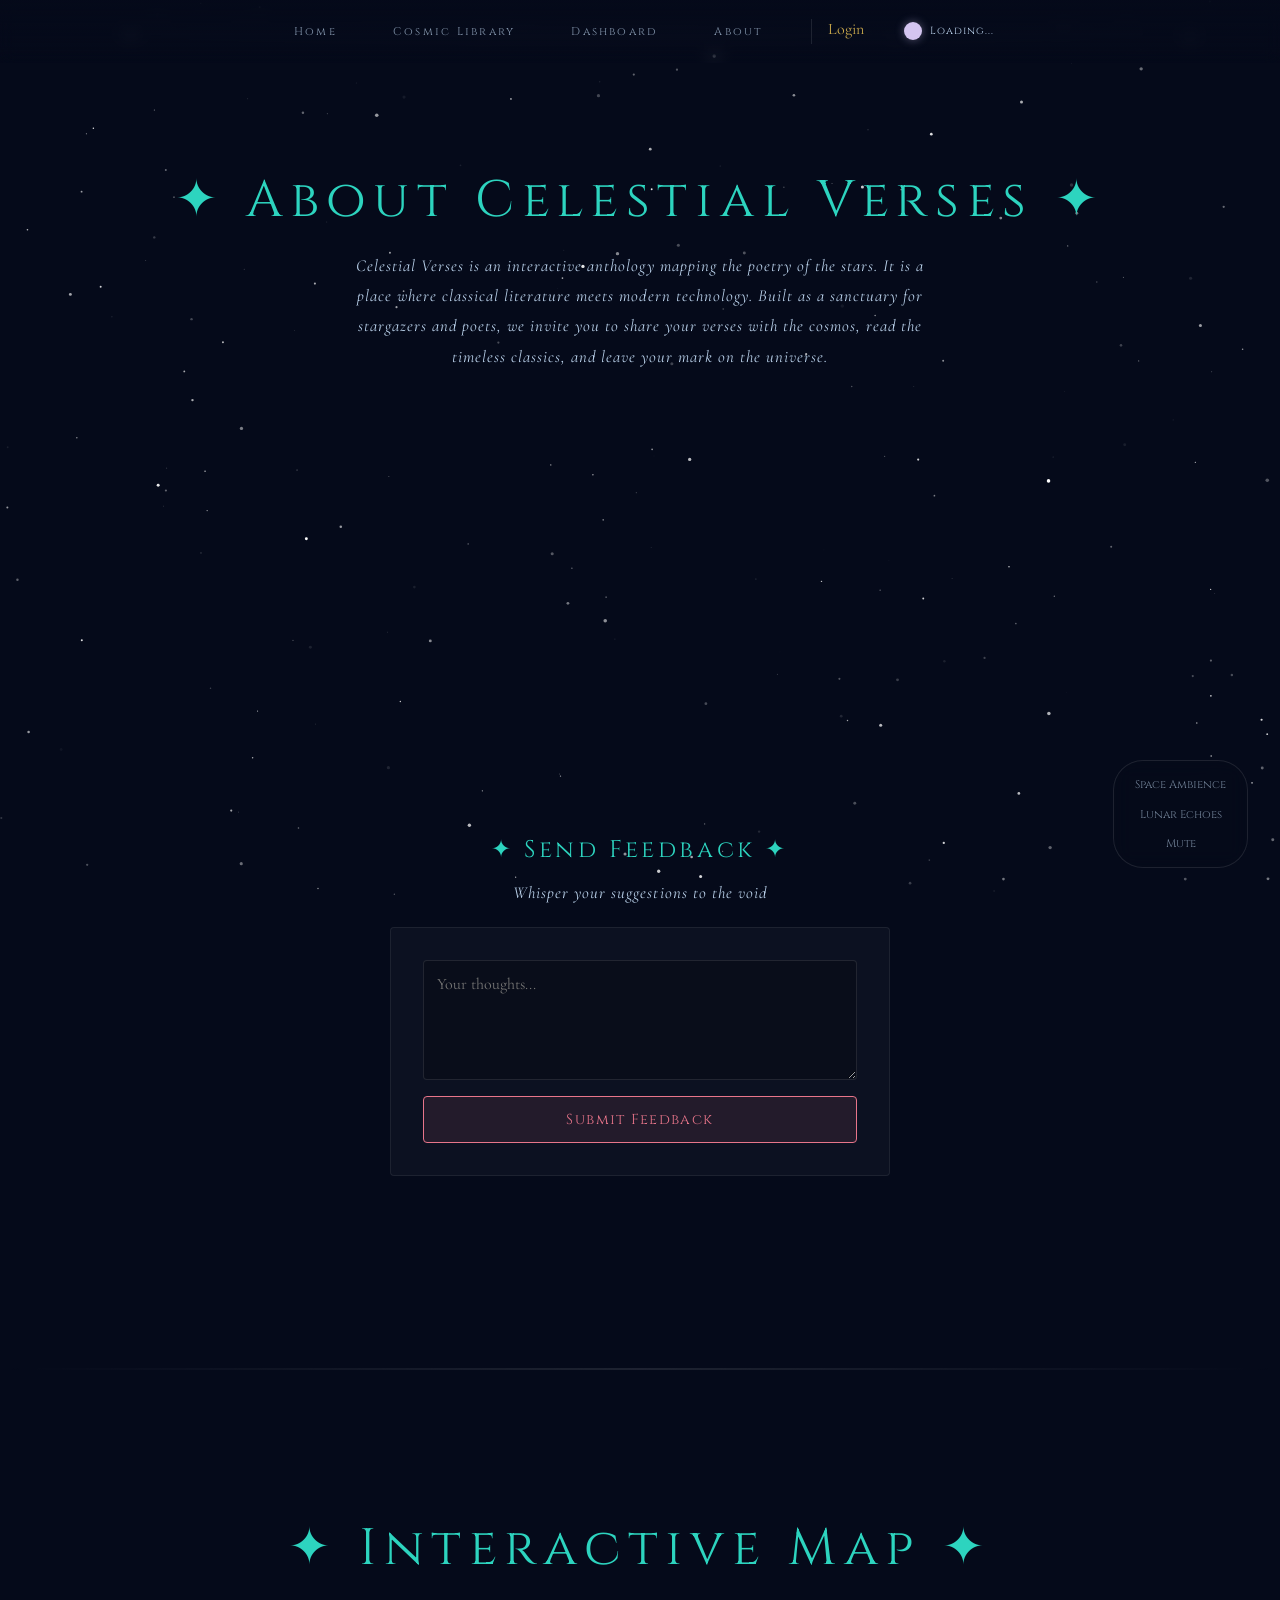
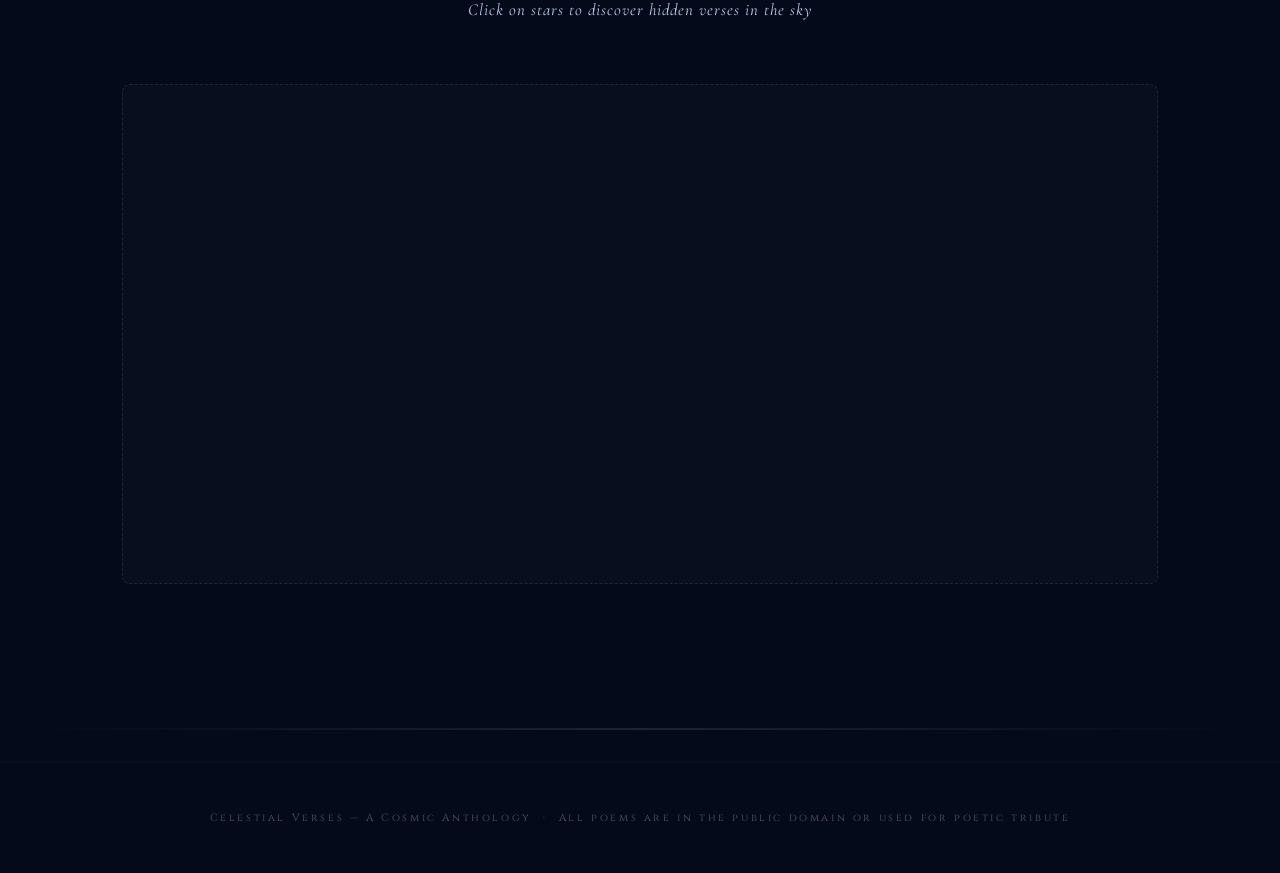
==== about.html @ 10fa4fcb "Fix CSS and JS paths for Vercel routing" ====
<!DOCTYPE html>
<html lang="en">

<head>
    <meta charset="UTF-8">
    <meta name="viewport" content="width=device-width, initial-scale=1.0">
    <title>Celestial Verses — Poems of the Cosmos</title>
    <link
        href="https://fonts.googleapis.com/css2?family=Cormorant+Garamond:ital,wght@0,300;0,400;1,300;1,400&family=Cinzel:wght@400;600&display=swap"
        rel="stylesheet">
    <link rel="stylesheet" href="/style.css">
</head>

<body>

    <canvas id="starfield"></canvas>

    
    <nav>
        <a href="/">Home</a>
        <a href="/library">Cosmic Library</a>
        <a href="/dashboard">Dashboard</a>
        <a href="/about">About</a>
        <div id="loginBtn" style="color: var(--gold); border-left: 1px solid rgba(255,255,255,0.1); padding-left: 1rem; cursor: pointer;">Login</div>
        <div class="moon-widget">
            <div class="moon-phase-icon"><div id="moonShadow" class="moon-shadow"></div></div>
            <span id="moonPhaseName">Loading...</span>
        </div>
    </nav>


    <!-- AMBIENT PLAYER -->
    <div class="ambient-player">
        <button class="audio-btn" data-src="https://www.soundhelix.com/examples/mp3/SoundHelix-Song-1.mp3">Space Ambience</button>
        <button class="audio-btn" data-src="https://www.soundhelix.com/examples/mp3/SoundHelix-Song-2.mp3">Lunar Echoes</button>
        <button class="audio-btn" id="stopAudio">Mute</button>
    </div>

    
    <div class="hero" style="display:none;">
        <div class="hero-astrolabe">
            <div class="astro-ring ring1"></div>
            <div class="astro-ring ring2"></div>
            <div class="astro-ring ring3"></div>
            <div class="astro-core"></div>
        </div>
        <div class="hero-inner">
            <div class="hero-label">A Cosmic Anthology</div>
            <h1>Celestial Verses</h1>
            <p>Poems of Seasons · Moon · Eclipse · Sun · Space</p>
            <div id="dailyQuote" class="daily-quote"></div>
        </div>
        <div class="scroll-hint">
            <span>Discover</span>
            <div class="chevron"></div>
        </div>
    </div>

    <div class="cosmos-divider"></div>

    
    <section class="space-sec" style="padding-top: 100px; text-align: center; min-height: 80vh;">
        <div class="section-title">✦ About Celestial Verses ✦</div>
        <p class="section-sub" style="max-width: 600px; margin: 0 auto; line-height: 1.8;">
            Celestial Verses is an interactive anthology mapping the poetry of the stars. 
            It is a place where classical literature meets modern technology. 
            Built as a sanctuary for stargazers and poets, we invite you to share your verses 
            with the cosmos, read the timeless classics, and leave your mark on the universe.
        </p>
    </section>
<!-- ===== FEEDBACK ===== -->
    <section id="feedback" class="space-sec" style="padding-top: 3rem;">
        <div class="feedback-form">
            <div class="section-title" style="font-size: 1.5rem;">✦ Send Feedback ✦</div>
            <p class="section-sub" style="margin-bottom: 1.5rem;">Whisper your suggestions to the void</p>
            <form id="feedbackForm" class="poem-form" style="max-width: 100%;">
                <textarea id="feedbackMsg" placeholder="Your thoughts..." required></textarea>
                <button type="submit">Submit Feedback</button>
            </form>
            <p id="feedbackConfirm" style="color: var(--teal); font-size: 0.9rem; margin-top: 1rem; display: none;">✨ Feedback sent to the stars!</p>
        </div>
    </section>

    <div class="cosmos-divider"></div>

    <!-- ===== INTERACTIVE MAP ===== -->
    <section id="constellations" class="space-sec">
        <div class="section-title">✦ Interactive Map ✦</div>
        <p class="section-sub">Click on stars to discover hidden verses in the sky</p>
        <div class="constellation-map" id="constellationMap">
            <!-- Interactive stars will be added here -->
        </div>
    </section>

    <div class="cosmos-divider"></div>

    <!-- AUTH MODAL -->
    <div id="authModal" class="auth-modal">
        <div class="auth-box">
            <h2 id="authTitle">Login to Your Space</h2>
            <form id="authForm" autocomplete="off">
                <input type="text" id="authUsername" placeholder="Username" required>
                <input type="password" id="authPassword" placeholder="Password" required>
                <div class="auth-error" id="authError"></div>
                <button type="submit" id="authSubmit">Login</button>
            </form>
            <p class="auth-toggle">
                <span id="authToggleText">New here?</span> 
                <a href="#" id="authToggleBtn">Sign Up</a>
            </p>
            <button class="auth-close" id="authClose">×</button>
        </div>
    </div>

    <footer>Celestial Verses — A Cosmic Anthology &nbsp;·&nbsp; All poems are in the public domain or used for poetic
        tribute</footer>

    <script src="/app.js"></script>
</body>

</html>
---- style.css ----
* {
            margin: 0;
            padding: 0;
            box-sizing: border-box
        }

        :root {
            --gold: #c9a84c;
            --silver: #b8cfe8;
            --rose: #e8758a;
            --deep: #050a1a;
            --pale: #f0eadc;
            --teal: #2dd4bf;
            --ember: #ff6b35;
        }

        html {
            scroll-behavior: smooth
        }

        body {
            background: var(--deep);
            color: var(--pale);
            font-family: 'Cormorant Garamond', serif;
            overflow-x: hidden;
        }

        /* AUTH MODAL */
        .auth-modal {
            position: fixed;
            top: 0; left: 0; width: 100%; height: 100%;
            background: rgba(5, 10, 26, 0.85);
            backdrop-filter: blur(5px);
            z-index: 10000;
            display: none;
            align-items: center;
            justify-content: center;
            opacity: 0;
            transition: opacity 0.3s;
        }

        .auth-modal.active {
            display: flex;
            opacity: 1;
        }

        .auth-box {
            background: rgba(255, 255, 255, 0.05);
            border: 1px solid rgba(255, 255, 255, 0.1);
            border-radius: 8px;
            padding: 2.5rem;
            width: 90%;
            max-width: 400px;
            position: relative;
            text-align: center;
            box-shadow: 0 10px 40px rgba(0, 0, 0, 0.5);
            transform: scale(0.95);
            transition: transform 0.3s;
        }

        .auth-modal.active .auth-box {
            transform: scale(1);
        }

        .auth-box h2 {
            font-family: 'Cinzel', serif;
            color: var(--gold);
            margin-bottom: 1.5rem;
            font-size: 1.5rem;
        }

        .auth-box input {
            width: 100%;
            background: rgba(0, 0, 0, 0.3);
            border: 1px solid rgba(255, 255, 255, 0.1);
            color: var(--pale);
            padding: 0.8rem;
            border-radius: 4px;
            margin-bottom: 1rem;
            font-family: 'Cormorant Garamond', serif;
            font-size: 1.1rem;
            outline: none;
        }

        .auth-box input:focus {
            border-color: var(--gold);
        }

        .auth-box button[type="submit"] {
            width: 100%;
            background: rgba(201, 168, 76, 0.1);
            color: var(--gold);
            border: 1px solid var(--gold);
            padding: 0.8rem;
            border-radius: 4px;
            font-family: 'Cinzel', serif;
            font-size: 1rem;
            cursor: pointer;
            transition: all 0.3s;
            margin-top: 0.5rem;
        }

        .auth-box button[type="submit"]:hover {
            background: var(--gold);
            color: var(--deep);
        }

        .auth-error {
            color: var(--rose);
            font-size: 0.9rem;
            margin-bottom: 1rem;
            min-height: 1.2rem;
        }

        .auth-toggle {
            margin-top: 1.5rem;
            font-size: 0.95rem;
            color: var(--silver);
        }

        .auth-toggle a {
            color: var(--gold);
            text-decoration: none;
            margin-left: 0.3rem;
            transition: opacity 0.3s;
        }

        .auth-toggle a:hover {
            opacity: 0.7;
        }

        .auth-close {
            position: absolute;
            top: 1rem; right: 1.2rem;
            background: none; border: none;
            color: var(--silver);
            font-size: 1.5rem;
            cursor: pointer;
            transition: color 0.3s;
        }
        .auth-close:hover { color: var(--gold); }

        /* ANIMATION UTILITIES */
        .fade-up {
            opacity: 0;
            transform: translateY(40px);
            transition: opacity 0.8s cubic-bezier(0.25, 1, 0.5, 1), transform 0.8s cubic-bezier(0.25, 1, 0.5, 1);
        }

        .fade-up.visible {
            opacity: 1;
            transform: translateY(0);
        }

        /* CANVAS */
        #starfield {
            position: fixed;
            top: 0;
            left: 0;
            width: 100%;
            height: 100%;
            z-index: 0;
            pointer-events: none
        }

        /* HERO */
        .hero {
            position: relative;
            z-index: 2;
            height: 100vh;
            display: flex;
            flex-direction: column;
            align-items: center;
            justify-content: center;
            perspective: 1200px;
        }

        .hero-astrolabe {
            position: absolute;
            top: 50%;
            left: 50%;
            transform: translate(-50%, -50%);
            width: 800px;
            height: 800px;
            z-index: -1;
            opacity: 0.12;
            pointer-events: none;
            display: flex;
            align-items: center;
            justify-content: center;
        }

        .astro-ring {
            position: absolute;
            border-radius: 50%;
            border: 1px solid var(--gold);
        }

        .ring1 {
            width: 100%; height: 100%;
            border-width: 1px;
            border-style: dashed;
            animation: spinRing 60s linear infinite;
        }

        .ring2 {
            width: 75%; height: 75%;
            border-width: 1px;
            animation: spinRingReverse 40s linear infinite;
        }

        .ring3 {
            width: 50%; height: 50%;
            border: none;
            border-top: 2px solid var(--teal);
            border-bottom: 2px solid var(--rose);
            animation: spinRing 25s linear infinite;
        }

        .astro-core {
            width: 15%; height: 15%;
            background: radial-gradient(circle, var(--gold), transparent);
            border-radius: 50%;
            filter: blur(20px);
            animation: pulseGlow 4s ease-in-out infinite alternate;
        }

        @keyframes spinRing { 100% { transform: rotate(360deg); } }
        @keyframes spinRingReverse { 100% { transform: rotate(-360deg); } }
        @keyframes pulseGlow { 0% { transform: scale(0.9); opacity: 0.6; } 100% { transform: scale(1.1); opacity: 1; } }

        .hero-inner {
            transform-style: preserve-3d;
            animation: heroFloat 8s ease-in-out infinite;
            text-align: center;
            padding: 0 2rem;
            position: relative;
        }

        .hero-label {
            font-family: 'Cinzel', serif;
            font-size: 0.85rem;
            letter-spacing: 0.4em;
            color: var(--teal);
            text-transform: uppercase;
            margin-bottom: 1.5rem;
            opacity: 0;
            animation: fadeIn 2s ease-out forwards;
        }

        @keyframes fadeIn {
            0% { opacity: 0; transform: translateY(10px); }
            100% { opacity: 0.8; transform: translateY(0); }
        }

        @keyframes heroFloat {

            0%,
            100% {
                transform: rotateX(2deg) translateY(0)
            }

            50% {
                transform: rotateX(-2deg) translateY(-18px)
            }
        }

        .hero h1 {
            font-family: 'Cinzel', serif;
            font-size: clamp(3.2rem, 9vw, 8rem);
            font-weight: 400;
            letter-spacing: .12em;
            line-height: 1.1;
            background: linear-gradient(135deg, var(--gold) 0%, #fff 50%, var(--gold) 100%);
            -webkit-background-clip: text;
            -webkit-text-fill-color: transparent;
            text-shadow: none;
            filter: drop-shadow(0 0 25px rgba(201, 168, 76, .6));
            margin-bottom: 1rem;
            animation: pulseTextGlow 4s ease-in-out infinite alternate;
        }

        @keyframes pulseTextGlow {
            0% { filter: drop-shadow(0 0 15px rgba(201, 168, 76, 0.4)); }
            100% { filter: drop-shadow(0 0 30px rgba(201, 168, 76, 0.8)); }
        }

        .hero p {
            margin-top: 1.4rem;
            font-size: 1.1rem;
            color: var(--silver);
            opacity: .8;
            letter-spacing: .2em;
            text-transform: uppercase;
            font-family: 'Cinzel', serif;
        }

        .daily-quote {
            margin-top: 2.5rem;
            font-style: italic;
            font-size: 1.1rem;
            color: var(--gold);
            opacity: 0.9;
            max-width: 600px;
            margin-left: auto;
            margin-right: auto;
            line-height: 1.6;
            text-shadow: 0 0 10px rgba(201, 168, 76, 0.2);
            position: relative;
        }

        .daily-quote::before, .daily-quote::after {
            content: "✦";
            position: absolute;
            font-size: 0.8rem;
            color: var(--silver);
            opacity: 0.5;
            top: 50%;
            transform: translateY(-50%);
        }

        .daily-quote::before {
            left: -20px;
        }

        .daily-quote::after {
            right: -20px;
        }

        .daily-quote-author {
            display: block;
            margin-top: 0.5rem;
            font-size: 0.85rem;
            color: var(--silver);
            letter-spacing: 0.1em;
            font-family: 'Cinzel', serif;
        }

        .scroll-hint {
            position: absolute;
            bottom: 3rem;
            left: 50%;
            transform: translateX(-50%);
            display: flex;
            flex-direction: column;
            align-items: center;
            gap: .5rem;
            opacity: .5
        }

        .scroll-hint span {
            font-family: 'Cinzel';
            font-size: .65rem;
            letter-spacing: .25em;
            color: var(--gold)
        }

        .chevron {
            width: 1px;
            height: 40px;
            background: linear-gradient(to bottom, transparent, var(--gold));
            animation: fadeDown 2s ease-in-out infinite
        }

        @keyframes fadeDown {

            0%,
            100% {
                transform: scaleY(0);
                transform-origin: top
            }

            50% {
                transform: scaleY(1);
                transform-origin: top
            }
        }

        /* NAV */
        nav {
            position: fixed;
            top: 0;
            left: 0;
            right: 0;
            z-index: 100;
            display: flex;
            justify-content: center;
            gap: 2.5rem;
            padding: 1.2rem 2rem;
            background: linear-gradient(to bottom, rgba(5, 10, 26, .95), transparent);
            backdrop-filter: blur(8px);
            transition: all 0.4s ease;
        }

        nav.scrolled {
            padding: 0.8rem 2rem;
            background: rgba(5, 10, 26, 0.98);
            box-shadow: 0 4px 20px rgba(0, 0, 0, 0.5);
        }

        nav a {
            font-family: 'Cinzel';
            font-size: .7rem;
            letter-spacing: .2em;
            color: var(--silver);
            text-decoration: none;
            opacity: .7;
            transition: opacity .3s, color .3s;
            padding: .3rem .5rem;
        }

        nav a:hover {
            opacity: 1;
            color: var(--gold)
        }

        /* SECTIONS */
        section {
            position: relative;
            z-index: 2;
            padding: 7rem 2rem;
            max-width: 1100px;
            margin: 0 auto;
        }

        .section-title {
            font-family: 'Cinzel';
            font-size: clamp(1.6rem, 4vw, 3.2rem);
            font-weight: 400;
            letter-spacing: .15em;
            text-align: center;
            margin-bottom: 1rem;
        }

        .section-sub {
            text-align: center;
            font-style: italic;
            font-size: 1.05rem;
            color: var(--silver);
            opacity: .6;
            margin-bottom: 4rem;
            letter-spacing: .06em
        }

        /* DIVIDER */
        .divider {
            display: flex;
            align-items: center;
            gap: 1.5rem;
            margin: 0 auto 4rem;
            max-width: 500px;
        }

        .divider-line {
            flex: 1;
            height: 1px;
            background: linear-gradient(to right, transparent, currentColor)
        }

        .divider-icon {
            font-size: 1.4rem;
            opacity: .8
        }

        /* POEM GRID */
        .poem-grid {
            display: grid;
            grid-template-columns: repeat(auto-fill, minmax(320px, 1fr));
            gap: 2rem
        }

        /* POEM CARD */
        .poem-card {
            position: relative;
            background: rgba(255, 255, 255, .03);
            border: 1px solid rgba(255, 255, 255, .07);
            border-radius: 4px;
            padding: 2.5rem 2rem;
            overflow: hidden;
            transition: transform .5s cubic-bezier(.23, 1, .32, 1), box-shadow .5s;
            transform-style: preserve-3d;
            cursor: default;
        }

        .poem-card::before {
            content: '';
            position: absolute;
            inset: 0;
            background: radial-gradient(circle at var(--mx, 50%) var(--my, 50%), rgba(201, 168, 76, .08) 0%, transparent 65%);
            opacity: 0;
            transition: opacity .4s;
        }

        .poem-card:hover {
            transform: translateY(-8px) rotateX(2deg) rotateY(1deg);
            box-shadow: 0 30px 60px rgba(0, 0, 0, .5), 0 0 40px rgba(201, 168, 76, .1)
        }

        .poem-card:hover::before {
            opacity: 1
        }

        .poem-title {
            font-family: 'Cinzel';
            font-size: 1rem;
            letter-spacing: .12em;
            color: var(--gold);
            margin-bottom: .3rem
        }

        .poem-author {
            font-style: italic;
            font-size: .85rem;
            color: var(--silver);
            opacity: .6;
            margin-bottom: 1.4rem;
            letter-spacing: .06em
        }

        .poem-text {
            font-size: 1.02rem;
            line-height: 1.85;
            color: var(--pale);
            opacity: .9;
            white-space: pre-line
        }

        .poem-tag {
            position: absolute;
            top: 1.2rem;
            right: 1.2rem;
            font-family: 'Cinzel';
            font-size: .55rem;
            letter-spacing: .2em;
            padding: .25rem .7rem;
            border-radius: 20px;
            opacity: .7;
        }

        /* SEASON COLORS */
        .spring .section-title,
        .spring .poem-tag {
            color: #8fdc8f
        }

        .spring .poem-card {
            border-color: rgba(143, 220, 143, .12)
        }

        .spring .divider {
            color: #8fdc8f
        }

        .summer .section-title,
        .summer .poem-tag {
            color: var(--ember)
        }

        .summer .poem-card {
            border-color: rgba(255, 107, 53, .12)
        }

        .summer .divider {
            color: var(--ember)
        }

        .autumn .section-title,
        .autumn .poem-tag {
            color: #d4924a
        }

        .autumn .poem-card {
            border-color: rgba(212, 146, 74, .12)
        }

        .autumn .divider {
            color: #d4924a
        }

        .winter .section-title,
        .winter .poem-tag {
            color: var(--silver)
        }

        .winter .poem-card {
            border-color: rgba(184, 207, 232, .12)
        }

        .winter .divider {
            color: var(--silver)
        }

        .moon-sec .section-title,
        .moon-sec .poem-tag {
            color: #d4c5f0
        }

        .moon-sec .poem-card {
            border-color: rgba(212, 197, 240, .12)
        }

        .moon-sec .divider {
            color: #d4c5f0
        }

        .eclipse-sec .section-title,
        .eclipse-sec .poem-tag {
            color: #ff9f43
        }

        .eclipse-sec .poem-card {
            border-color: rgba(255, 159, 67, .12)
        }

        .eclipse-sec .divider {
            color: #ff9f43
        }

        .sun-sec .section-title,
        .sun-sec .poem-tag {
            color: #ffd43b
        }

        .sun-sec .poem-card {
            border-color: rgba(255, 212, 59, .12)
        }

        .sun-sec .divider {
            color: #ffd43b
        }

        .space-sec .section-title,
        .space-sec .poem-tag {
            color: var(--teal)
        }

        .space-sec .poem-card {
            border-color: rgba(45, 212, 191, .12)
        }

        .space-sec .divider {
            color: var(--teal)
        }

        /* PERSONAL SPACE */
        .personal-sec .section-title,
        .personal-sec .poem-tag {
            color: var(--rose)
        }

        .personal-sec .poem-card {
            border-color: rgba(232, 117, 138, .12)
        }

        .personal-sec .divider {
            color: var(--rose)
        }

        .poem-form {
            background: rgba(255, 255, 255, 0.03);
            border: 1px solid rgba(255, 255, 255, 0.07);
            border-radius: 4px;
            padding: 2rem;
            max-width: 600px;
            margin: 0 auto 3rem auto;
            display: flex;
            flex-direction: column;
            gap: 1rem;
        }

        .poem-form input,
        .poem-form textarea {
            background: rgba(0, 0, 0, 0.2);
            border: 1px solid rgba(255, 255, 255, 0.1);
            color: var(--pale);
            font-family: 'Cormorant Garamond', serif;
            padding: 0.8rem;
            border-radius: 4px;
            font-size: 1rem;
            outline: none;
            transition: border-color 0.3s;
        }

        .poem-form input:focus,
        .poem-form textarea:focus {
            border-color: var(--rose);
        }

        .poem-form textarea {
            resize: vertical;
            min-height: 120px;
        }

        .poem-form button {
            background: rgba(232, 117, 138, 0.1);
            color: var(--rose);
            border: 1px solid var(--rose);
            padding: 0.8rem;
            border-radius: 4px;
            font-family: 'Cinzel', serif;
            font-size: 0.9rem;
            letter-spacing: 0.1em;
            cursor: pointer;
            transition: all 0.3s;
        }

        .poem-form button:hover {
            background: var(--rose);
            color: var(--deep);
        }

        .poem-actions {
            position: absolute;
            bottom: 1.2rem;
            right: 1.2rem;
            display: flex;
            gap: 0.5rem;
            opacity: 0;
            transition: opacity 0.3s;
        }

        .poem-card:hover .poem-actions {
            opacity: 1;
        }

        .action-btn {
            background: transparent;
            border: 1px solid var(--silver);
            color: var(--silver);
            border-radius: 4px;
            padding: 0.3rem 0.6rem;
            font-family: 'Cinzel', serif;
            font-size: 0.6rem;
            cursor: pointer;
            transition: all 0.2s;
        }

        .action-btn:hover {
            background: var(--silver);
            color: var(--deep);
        }

        /* ORBITING DECO */
        .orbit-wrap {
            position: absolute;
            pointer-events: none;
            z-index: 1
        }

        .orbit {
            border: 1px solid rgba(255, 255, 255, .05);
            border-radius: 50%;
            position: absolute;
            animation: spin linear infinite
        }

        @keyframes spin {
            to {
                transform: rotate(360deg)
            }
        }

        .orb {
            width: 6px;
            height: 6px;
            border-radius: 50%;
            position: absolute;
            top: -3px;
            left: 50%;
            transform: translateX(-50%)
        }

        /* FLOATING PARTICLES */
        .particle {
            position: fixed;
            pointer-events: none;
            z-index: 1;
            border-radius: 50%;
            animation: drift linear infinite;
            opacity: 0
        }

        /* NEW FEATURES STYLES */
        .moon-widget {
            display: flex;
            align-items: center;
            gap: 0.5rem;
            color: var(--silver);
            font-family: 'Cinzel';
            font-size: 0.65rem;
            letter-spacing: 0.1em;
        }
        .moon-phase-icon {
            width: 18px; height: 18px;
            background: #d4c5f0;
            border-radius: 50%;
            box-shadow: 0 0 10px rgba(212, 197, 240, 0.4);
            position: relative;
            overflow: hidden;
        }
        .moon-shadow {
            position: absolute;
            background: var(--deep);
            border-radius: 50%;
            transition: all 0.5s;
        }

        .ambient-player {
            position: fixed;
            bottom: 2rem;
            right: 2rem;
            z-index: 1000;
            display: flex;
            flex-direction: column;
            gap: 0.5rem;
            background: rgba(5, 10, 26, 0.8);
            backdrop-filter: blur(10px);
            padding: 0.8rem;
            border: 1px solid rgba(255, 255, 255, 0.1);
            border-radius: 30px;
            transition: all 0.3s;
        }
        .ambient-player:hover { border-color: var(--teal); }
        .audio-btn {
            background: none; border: none;
            color: var(--silver);
            font-family: 'Cinzel';
            font-size: 0.7rem;
            cursor: pointer;
            padding: 0.2rem 0.5rem;
            opacity: 0.6;
            transition: all 0.3s;
        }
        .audio-btn.active { opacity: 1; color: var(--teal); text-shadow: 0 0 8px var(--teal); }

        .public-library-sec .section-title { color: var(--teal); }
        .public-library-sec .divider { color: var(--teal); }
        
        .star-btn {
            background: rgba(201, 168, 76, 0.05);
            border: 1px solid var(--gold);
            color: var(--gold);
        }
        .star-btn.active {
            background: var(--gold);
            color: var(--deep);
        }
        
        .ai-assistant-wrap {
            display: flex;
            align-items: center;
            gap: 1rem;
            margin-bottom: 0.5rem;
        }
        .ai-suggest-btn {
            background: linear-gradient(135deg, var(--teal), var(--gold));
            -webkit-background-clip: text;
            -webkit-text-fill-color: transparent;
            font-family: 'Cinzel';
            font-size: 0.75rem;
            cursor: pointer;
            border: none;
            display: flex;
            align-items: center;
            gap: 0.4rem;
            font-weight: 600;
        }
        .ai-suggest-btn:hover { filter: brightness(1.2); }
        
        .user-badge-wrap {
            margin-top: 1rem;
            display: flex;
            flex-direction: column;
            align-items: center;
            gap: 0.4rem;
        }
        .user-badge {
            background: linear-gradient(to right, var(--gold), #fff, var(--gold));
            -webkit-background-clip: text;
            -webkit-text-fill-color: transparent;
            font-family: 'Cinzel';
            font-size: 0.9rem;
            font-weight: 600;
            letter-spacing: 0.2em;
            text-transform: uppercase;
        }
        .user-stats {
            font-size: 0.75rem;
            color: var(--silver);
            opacity: 0.7;
        }

        .constellation-map {
            width: 100%;
            height: 500px;
            background: rgba(255, 255, 255, 0.02);
            border-radius: 8px;
            border: 1px dashed rgba(255, 255, 255, 0.1);
            position: relative;
            cursor: crosshair;
            overflow: hidden;
        }
        .map-star {
            position: absolute;
            width: 4px; height: 4px;
            background: #fff;
            border-radius: 50%;
            box-shadow: 0 0 10px #fff;
            cursor: pointer;
            transition: transform 0.3s;
        }
        .map-star:hover { transform: scale(3); }
        .map-label {
            position: absolute;
            font-family: 'Cinzel';
            font-size: 0.6rem;
            color: var(--gold);
            pointer-events: none;
            opacity: 0;
            transition: opacity 0.3s;
        }
        .map-star:hover + .map-label { opacity: 1; }

        .is-public-wrap {
            display: flex;
            align-items: center;
            gap: 0.8rem;
            font-family: 'Cinzel';
            font-size: 0.75rem;
            color: var(--silver);
            margin-top: 0.5rem;
        }
        .is-public-wrap input { margin: 0; width: auto; cursor: pointer; }

        /* DASHBOARD & MOBILE */
        .dashboard-container {
            background: rgba(255, 255, 255, 0.02);
            border: 1px solid rgba(255, 255, 255, 0.05);
            border-radius: 12px;
            overflow: hidden;
            margin-top: 2rem;
        }
        .dashboard-tabs {
            display: flex;
            background: rgba(255, 255, 255, 0.03);
            border-bottom: 1px solid rgba(255, 255, 255, 0.05);
            overflow-x: auto;
        }
        .tab-btn {
            flex: 1;
            padding: 1.2rem;
            background: none; border: none;
            color: var(--silver);
            font-family: 'Cinzel';
            font-size: 0.75rem;
            cursor: pointer;
            transition: all 0.3s;
            white-space: nowrap;
            opacity: 0.6;
        }
        .tab-btn.active {
            opacity: 1;
            color: var(--gold);
            background: rgba(201, 168, 76, 0.05);
            border-bottom: 2px solid var(--gold);
        }
        .dashboard-view {
            padding: 2rem;
            display: none;
        }
        .dashboard-view.active { display: block; }

        .insight-grid {
            display: grid;
            grid-template-columns: repeat(auto-fit, minmax(200px, 1fr));
            gap: 1.5rem;
            margin-bottom: 2rem;
        }
        .insight-card {
            background: rgba(255, 255, 255, 0.03);
            padding: 1.5rem;
            border-radius: 8px;
            text-align: center;
        }
        .insight-val {
            font-size: 2rem;
            color: var(--gold);
            font-family: 'Cinzel';
            margin-bottom: 0.5rem;
        }
        .insight-label { font-size: 0.8rem; color: var(--silver); opacity: 0.7; }

        .profile-header {
            display: flex;
            align-items: center;
            gap: 1.5rem;
            margin-bottom: 2rem;
        }
        .profile-avatar {
            width: 80px; height: 80px;
            border-radius: 50%;
            border: 2px solid var(--gold);
            padding: 2px;
        }
        .avatar-options {
            display: grid;
            grid-template-columns: repeat(auto-fill, minmax(60px, 1fr));
            gap: 1rem;
            margin-top: 1rem;
        }
        .avatar-opt {
            width: 60px; height: 60px;
            border-radius: 50%;
            cursor: pointer;
            border: 2px solid transparent;
            transition: all 0.3s;
        }
        .avatar-opt.selected { border-color: var(--gold); transform: scale(1.1); }

        .feedback-form {
            max-width: 500px;
            margin: 0 auto;
            text-align: center;
        }

        @media (max-width: 768px) {
            nav { gap: 1rem; padding: 1rem; }
            nav a { font-size: 0.6rem; }
            .hero h1 { font-size: 3.5rem; }
            .section-title { font-size: 2rem; }
            .poem-grid { grid-template-columns: 1fr; }
            .ambient-player { bottom: 1rem; right: 1rem; }
        }

        @keyframes drift {
            0% {
                transform: translateY(100vh) translateX(0) scale(0);
                opacity: 0
            }

            10% {
                opacity: .6
            }

            90% {
                opacity: .3
            }

            100% {
                transform: translateY(-20vh) translateX(var(--dx)) scale(1.5);
                opacity: 0
            }
        }

        /* SEPARATOR SECTION */
        .cosmos-divider {
            position: relative;
            z-index: 2;
            height: 2px;
            background: linear-gradient(to right, transparent, rgba(255, 255, 255, .1), transparent);
            margin: 2rem 0;
        }

        /* MOON ORBIT */
        .moon-art {
            display: flex;
            justify-content: center;
            margin-bottom: 3rem;
            perspective: 600px;
        }

        .moon-system {
            position: relative;
            width: 180px;
            height: 180px;
            transform-style: preserve-3d;
            animation: moonBob 5s ease-in-out infinite;
        }

        @keyframes moonBob {

            0%,
            100% {
                transform: translateY(0) rotateY(0)
            }

            50% {
                transform: translateY(-12px) rotateY(15deg)
            }
        }

        .moon-circle {
            width: 180px;
            height: 180px;
            border-radius: 50%;
            background: radial-gradient(ellipse at 35% 35%, #f0e8d0, #c8b88a 40%, #8a7855 70%, #3a3020);
            box-shadow: inset -20px -15px 35px rgba(0, 0, 0, .6), 0 0 60px rgba(212, 197, 240, .3), 0 0 120px rgba(212, 197, 240, .15);
            position: relative;
            overflow: hidden;
        }

        .moon-crater {
            position: absolute;
            border-radius: 50%;
            background: rgba(0, 0, 0, .2);
            box-shadow: inset 2px 2px 4px rgba(0, 0, 0, .3)
        }

        /* SUN ART */
        .sun-art {
            display: flex;
            justify-content: center;
            margin-bottom: 3rem
        }

        .sun-system {
            position: relative;
            width: 160px;
            height: 160px
        }

        .sun-core {
            width: 120px;
            height: 120px;
            border-radius: 50%;
            margin: 20px;
            background: radial-gradient(circle, #fff8e1, #ffd43b 30%, #ff8c00 65%, #cc4400);
            box-shadow: 0 0 40px #ffd43b, 0 0 80px rgba(255, 212, 59, .6), 0 0 150px rgba(255, 140, 0, .4);
            animation: sunPulse 3s ease-in-out infinite;
        }

        @keyframes sunPulse {

            0%,
            100% {
                box-shadow: 0 0 40px #ffd43b, 0 0 80px rgba(255, 212, 59, .6), 0 0 150px rgba(255, 140, 0, .4)
            }

            50% {
                box-shadow: 0 0 60px #ffd43b, 0 0 120px rgba(255, 212, 59, .8), 0 0 200px rgba(255, 140, 0, .6)
            }
        }

        .ray {
            position: absolute;
            top: 50%;
            left: 50%;
            background: linear-gradient(to right, rgba(255, 212, 59, .8), transparent);
            height: 2px;
            transform-origin: left center;
            border-radius: 2px;
        }

        /* ECLIPSE ART */
        .eclipse-art {
            display: flex;
            justify-content: center;
            margin-bottom: 3rem
        }

        .eclipse-system {
            position: relative;
            width: 200px;
            height: 200px
        }

        .eclipse-sun {
            width: 140px;
            height: 140px;
            border-radius: 50%;
            background: radial-gradient(circle, #fff8e1, #ffd43b, #ff8c00);
            box-shadow: 0 0 0 15px rgba(255, 160, 0, .3), 0 0 0 30px rgba(255, 140, 0, .15), 0 0 0 50px rgba(255, 120, 0, .08);
            position: absolute;
            top: 30px;
            left: 30px;
            animation: coronaPulse 2s ease-in-out infinite;
        }

        @keyframes coronaPulse {

            0%,
            100% {
                box-shadow: 0 0 0 15px rgba(255, 160, 0, .3), 0 0 0 30px rgba(255, 140, 0, .15), 0 0 0 50px rgba(255, 120, 0, .08)
            }

            50% {
                box-shadow: 0 0 0 22px rgba(255, 160, 0, .4), 0 0 0 45px rgba(255, 140, 0, .2), 0 0 0 70px rgba(255, 120, 0, .12)
            }
        }

        .eclipse-moon-cover {
            width: 110px;
            height: 110px;
            border-radius: 50%;
            background: radial-gradient(circle, #1a1a2e, #0d0d1a);
            position: absolute;
            top: 45px;
            left: 45px;
            box-shadow: -3px -2px 12px rgba(255, 200, 100, .4);
            animation: eclipseMove 6s ease-in-out infinite;
        }

        @keyframes eclipseMove {

            0%,
            100% {
                left: 60px
            }

            50% {
                left: 35px
            }
        }

        /* SPACE ART */
        .space-art {
            display: flex;
            justify-content: center;
            margin-bottom: 3rem
        }

        .galaxy-ring {
            width: 200px;
            height: 80px;
            border: 2px solid rgba(45, 212, 191, .3);
            border-radius: 50%;
            transform: rotateX(70deg);
            box-shadow: 0 0 30px rgba(45, 212, 191, .2), inset 0 0 30px rgba(45, 212, 191, .1);
            animation: galaxySpin 8s linear infinite;
            position: relative;
        }

        @keyframes galaxySpin {
            to {
                transform: rotateX(70deg) rotateZ(360deg)
            }
        }

        /* FOOTER */
        footer {
            position: relative;
            z-index: 2;
            text-align: center;
            padding: 3rem 2rem;
            border-top: 1px solid rgba(255, 255, 255, .06);
            font-family: 'Cinzel';
            font-size: .65rem;
            letter-spacing: .25em;
            color: var(--silver);
            opacity: .4;
        }

        /* RESPONSIVE */
        @media(max-width:640px) {
            nav {
                gap: 1rem;
                flex-wrap: wrap
            }

            nav a {
                font-size: .6rem
            }

            .poem-grid {
                grid-template-columns: 1fr
            }
        }
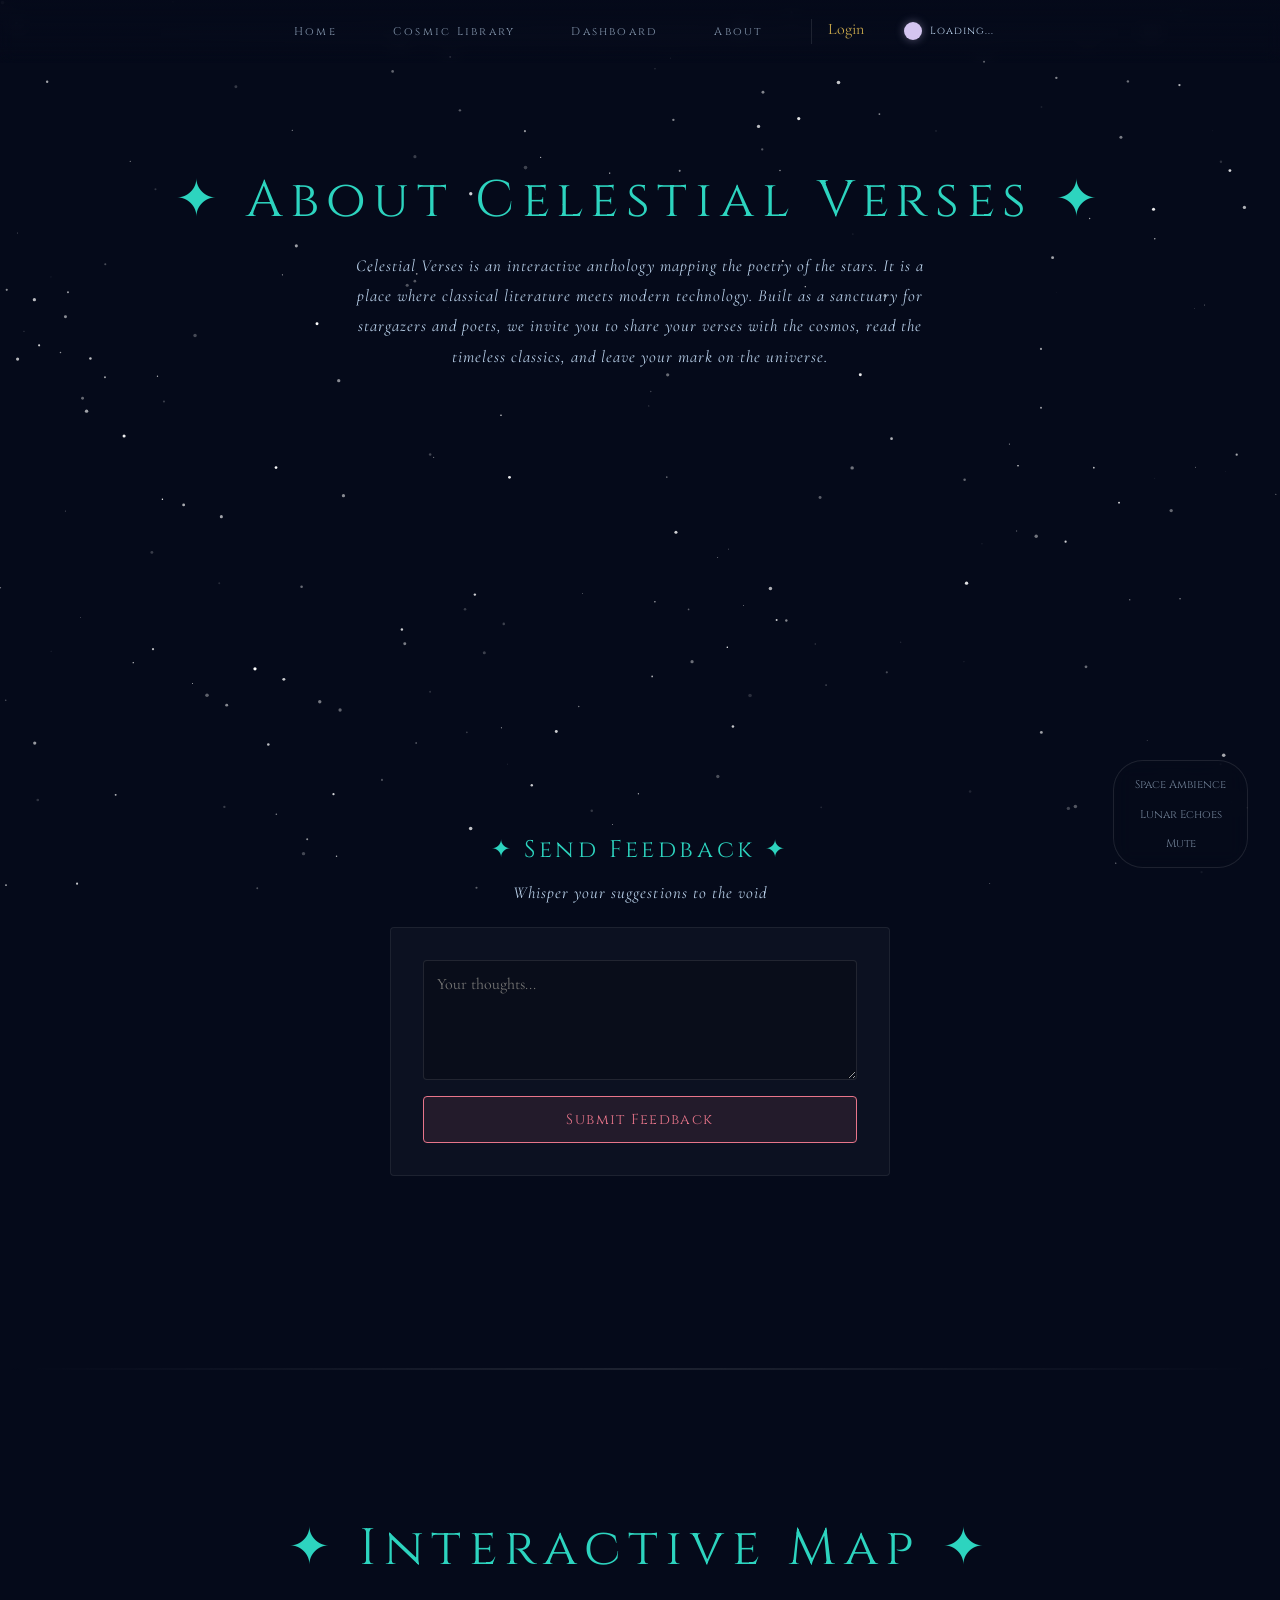
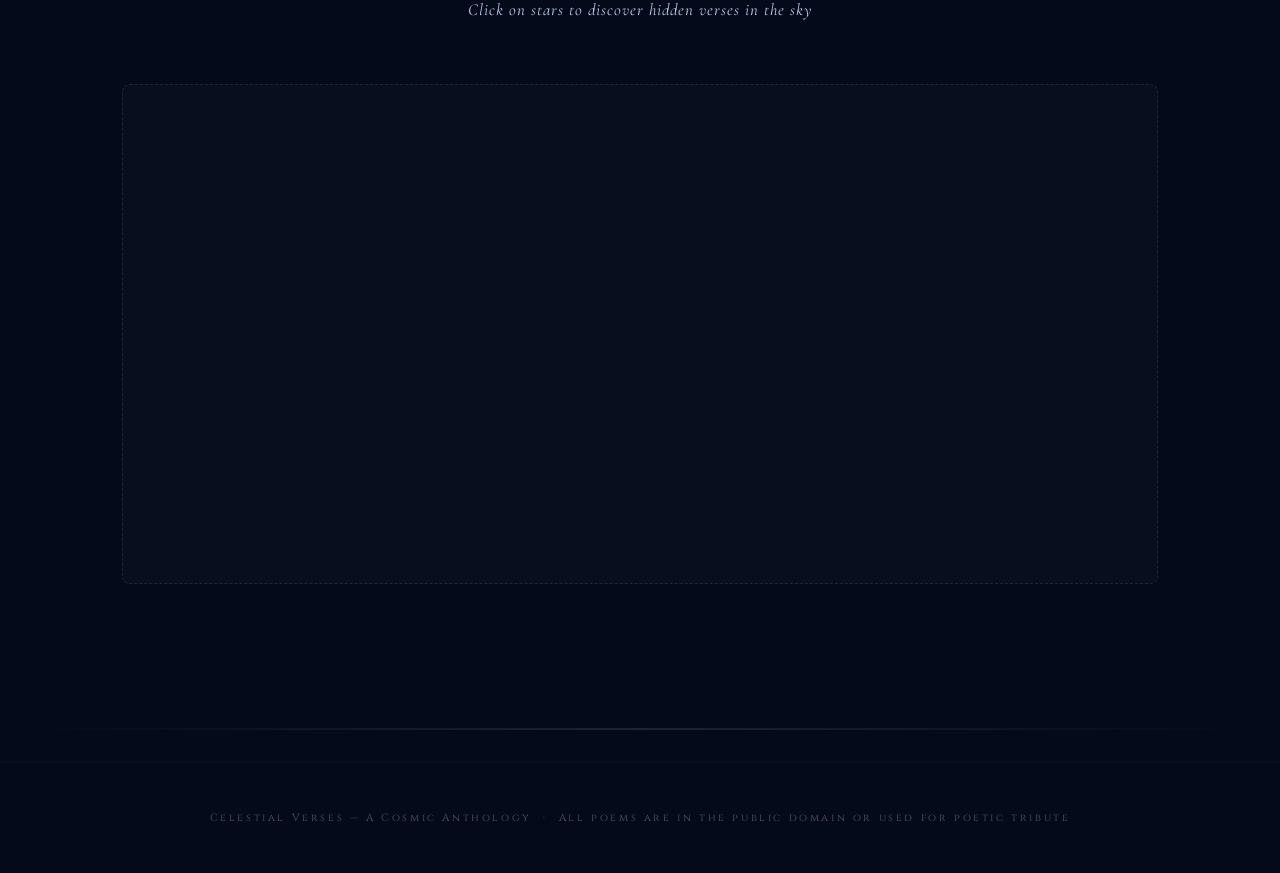
==== commit e3aecf89: "Bulletproof architecture: standard Vercel layout, exact paths, zero-config" ====
--- a/about.html
+++ b/about.html
@@ -18,9 +18,9 @@
     
     <nav>
         <a href="/">Home</a>
-        <a href="/library">Cosmic Library</a>
-        <a href="/dashboard">Dashboard</a>
-        <a href="/about">About</a>
+        <a href="/library.html">Cosmic Library</a>
+        <a href="/dashboard.html">Dashboard</a>
+        <a href="/about.html">About</a>
         <div id="loginBtn" style="color: var(--gold); border-left: 1px solid rgba(255,255,255,0.1); padding-left: 1rem; cursor: pointer;">Login</div>
         <div class="moon-widget">
             <div class="moon-phase-icon"><div id="moonShadow" class="moon-shadow"></div></div>
@@ -31,8 +31,10 @@
 
     <!-- AMBIENT PLAYER -->
     <div class="ambient-player">
-        <button class="audio-btn" data-src="https://www.soundhelix.com/examples/mp3/SoundHelix-Song-1.mp3">Space Ambience</button>
-        <button class="audio-btn" data-src="https://www.soundhelix.com/examples/mp3/SoundHelix-Song-2.mp3">Lunar Echoes</button>
+        <button class="audio-btn" data-src="https://www.soundhelix.com/examples/mp3/SoundHelix-Song-1.mp3">Space
+            Ambience</button>
+        <button class="audio-btn" data-src="https://www.soundhelix.com/examples/mp3/SoundHelix-Song-2.mp3">Lunar
+            Echoes</button>
         <button class="audio-btn" id="stopAudio">Mute</button>
     </div>
 
@@ -77,7 +79,8 @@
                 <textarea id="feedbackMsg" placeholder="Your thoughts..." required></textarea>
                 <button type="submit">Submit Feedback</button>
             </form>
-            <p id="feedbackConfirm" style="color: var(--teal); font-size: 0.9rem; margin-top: 1rem; display: none;">✨ Feedback sent to the stars!</p>
+            <p id="feedbackConfirm" style="color: var(--teal); font-size: 0.9rem; margin-top: 1rem; display: none;">✨
+                Feedback sent to the stars!</p>
         </div>
     </section>
 
@@ -105,7 +108,7 @@
                 <button type="submit" id="authSubmit">Login</button>
             </form>
             <p class="auth-toggle">
-                <span id="authToggleText">New here?</span> 
+                <span id="authToggleText">New here?</span>
                 <a href="#" id="authToggleBtn">Sign Up</a>
             </p>
             <button class="auth-close" id="authClose">×</button>
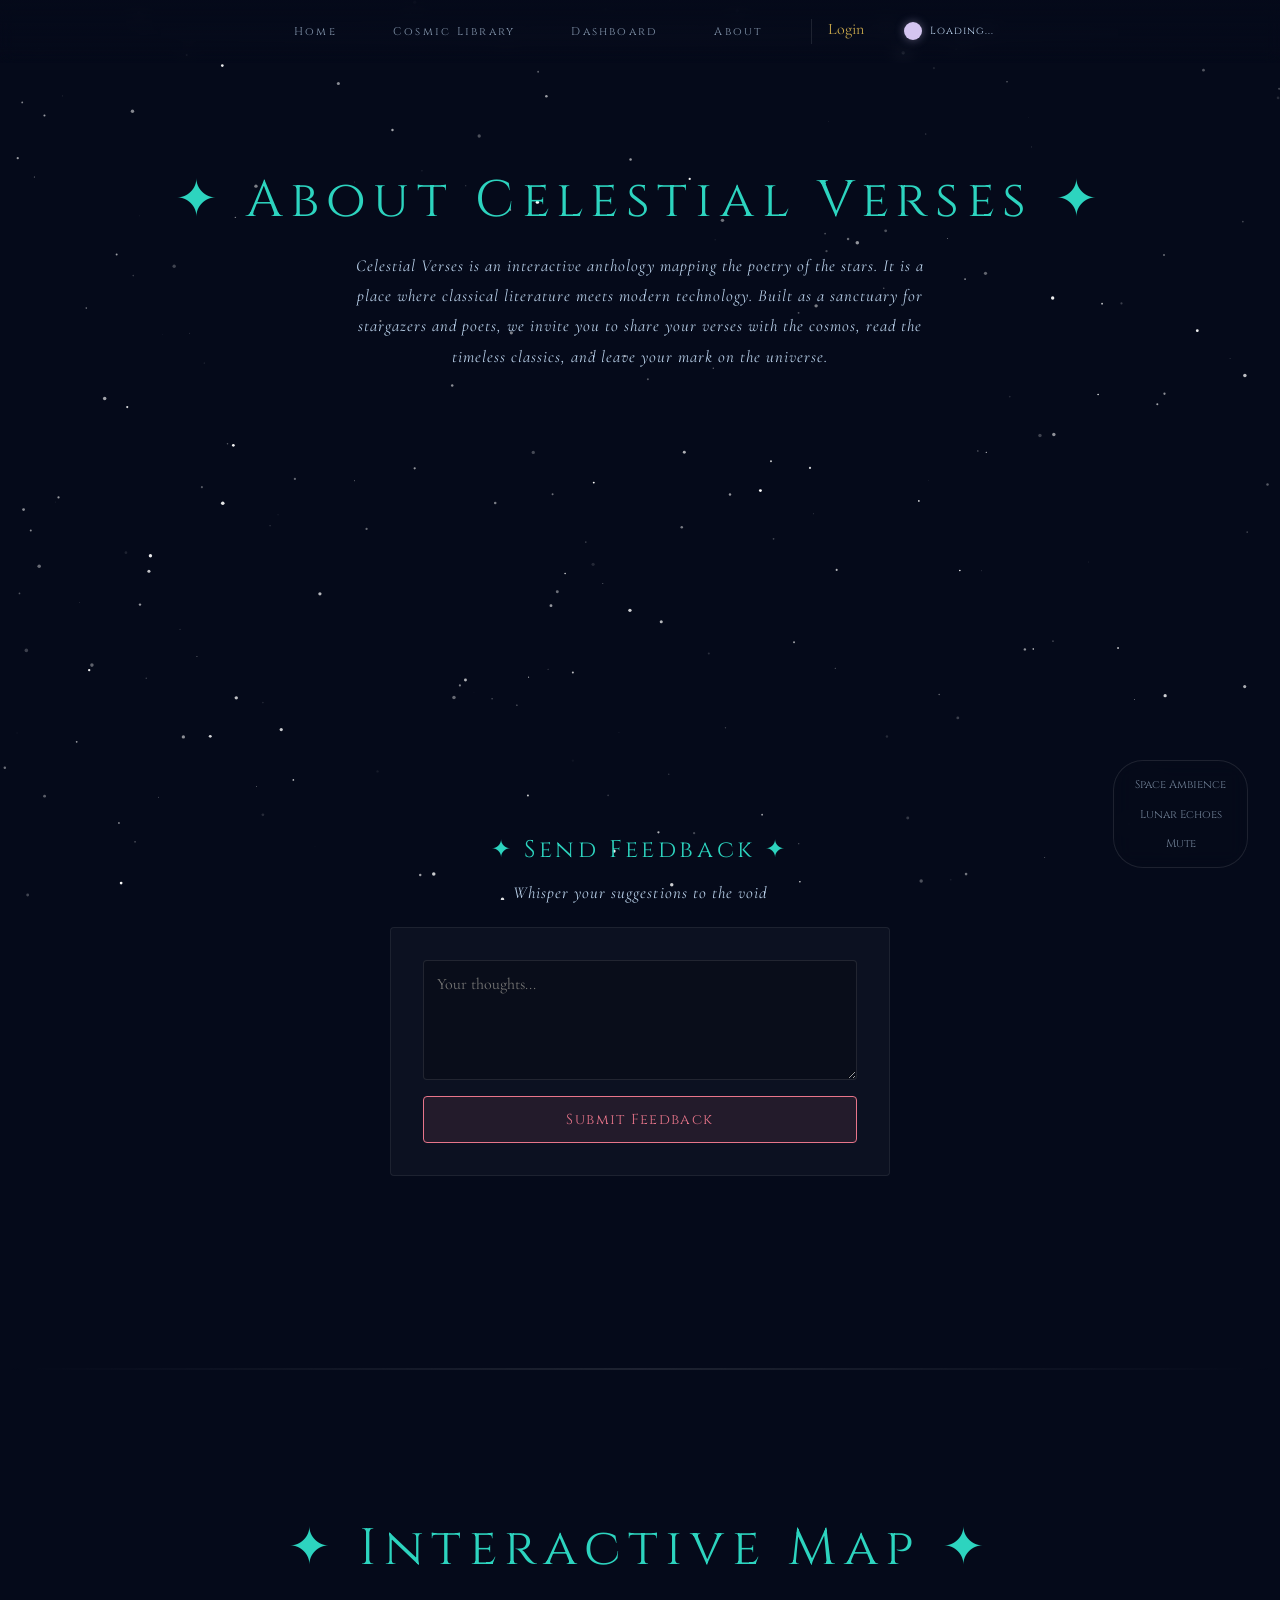
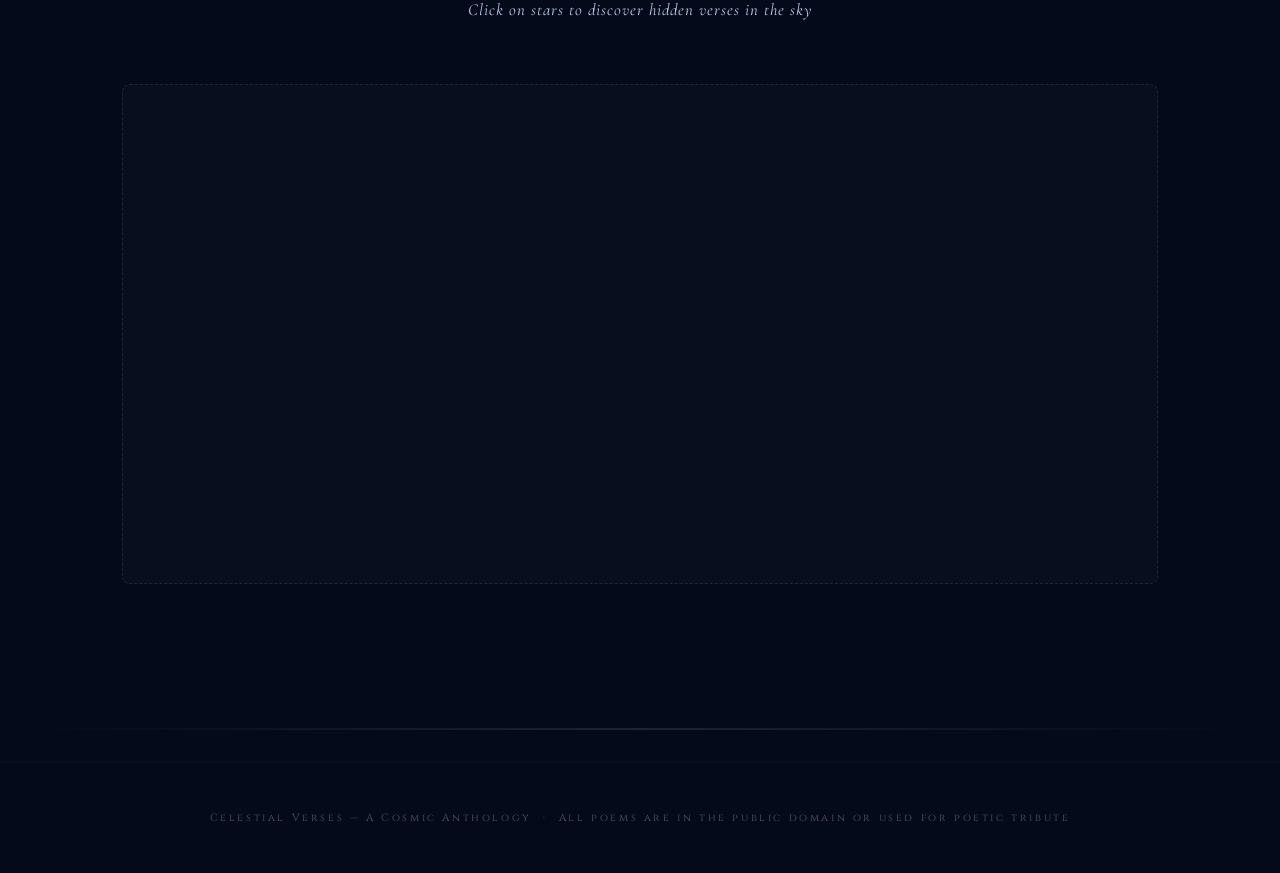
==== commit 78c4749c: "Change absolute paths to relative to fix local development preview" ====
--- a/about.html
+++ b/about.html
@@ -8,7 +8,7 @@
     <link
         href="https://fonts.googleapis.com/css2?family=Cormorant+Garamond:ital,wght@0,300;0,400;1,300;1,400&family=Cinzel:wght@400;600&display=swap"
         rel="stylesheet">
-    <link rel="stylesheet" href="/style.css">
+    <link rel="stylesheet" href="style.css">
 </head>
 
 <body>
@@ -118,7 +118,7 @@
     <footer>Celestial Verses — A Cosmic Anthology &nbsp;·&nbsp; All poems are in the public domain or used for poetic
         tribute</footer>
 
-    <script src="/app.js"></script>
+    <script src="app.js"></script>
 </body>
 
 </html>
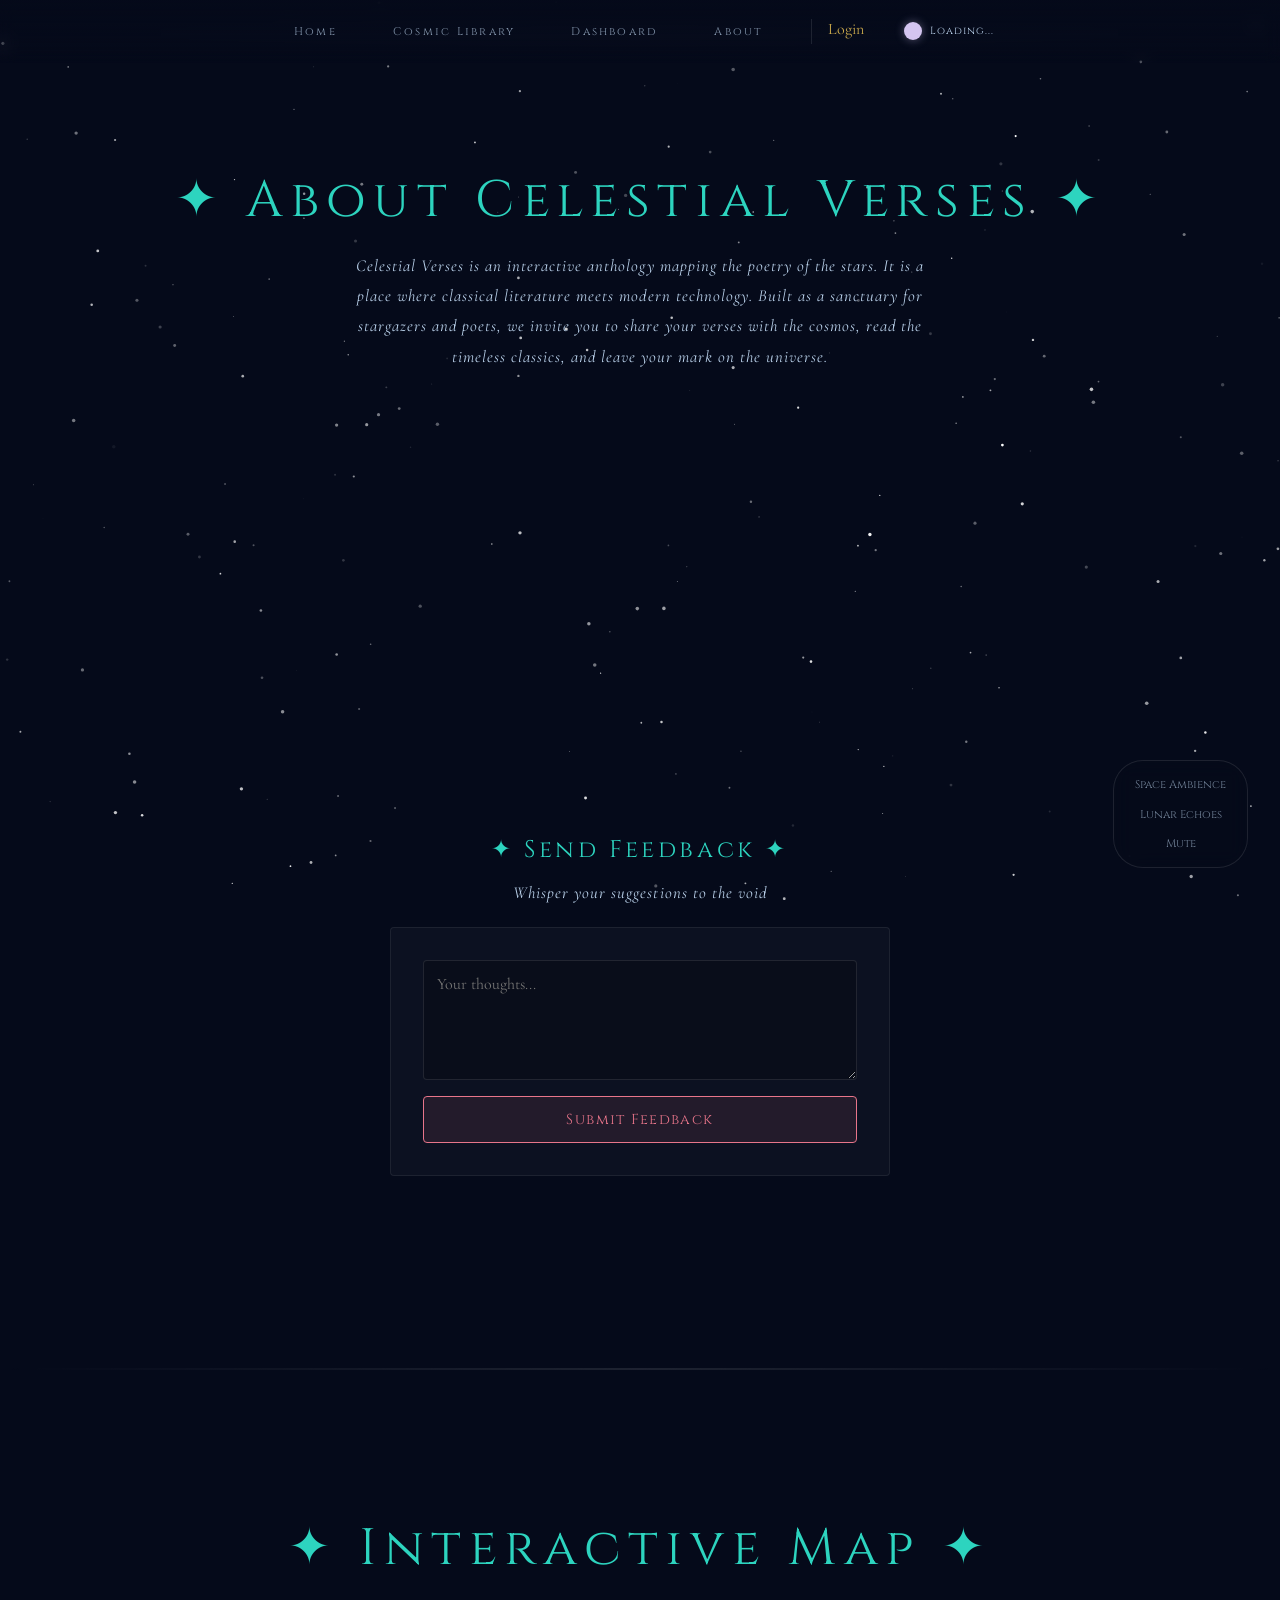
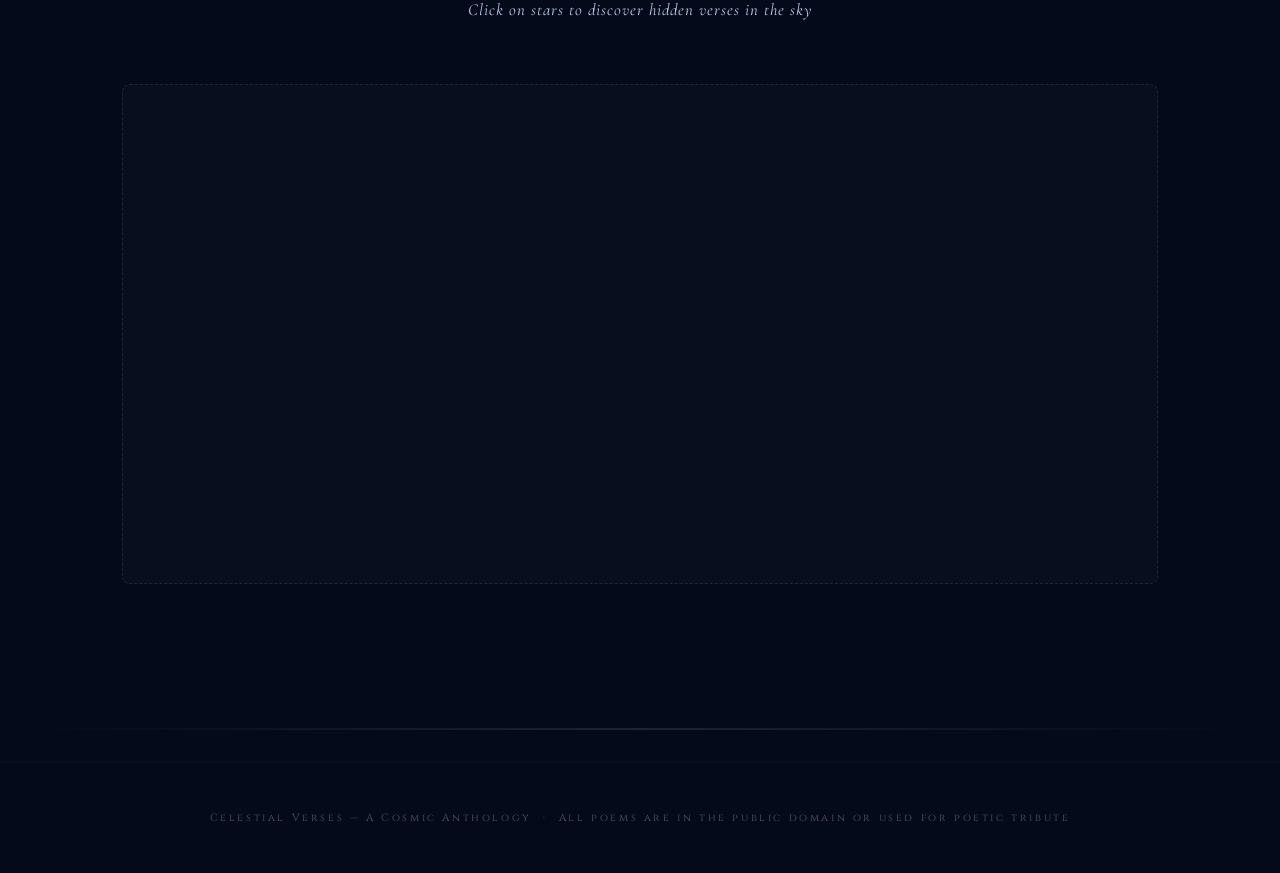
==== commit 055f1c8e: "Finalize Whole Website UI features: SEO, Navigation, Comments, Follow, Categories" ====
--- a/about.html
+++ b/about.html
@@ -4,7 +4,8 @@
 <head>
     <meta charset="UTF-8">
     <meta name="viewport" content="width=device-width, initial-scale=1.0">
-    <title>Celestial Verses — Poems of the Cosmos</title>
+    <title>About — Celestial Verses</title>
+    <meta name="description" content="The story behind Celestial Verses, an interactive anthology mapping the poetry of the stars.">
     <link
         href="https://fonts.googleapis.com/css2?family=Cormorant+Garamond:ital,wght@0,300;0,400;1,300;1,400&family=Cinzel:wght@400;600&display=swap"
         rel="stylesheet">
@@ -17,10 +18,10 @@
 
     
     <nav>
-        <a href="/">Home</a>
-        <a href="/library.html">Cosmic Library</a>
-        <a href="/dashboard.html">Dashboard</a>
-        <a href="/about.html">About</a>
+        <a href="index.html">Home</a>
+        <a href="library.html">Cosmic Library</a>
+        <a href="dashboard.html">Dashboard</a>
+        <a href="about.html">About</a>
         <div id="loginBtn" style="color: var(--gold); border-left: 1px solid rgba(255,255,255,0.1); padding-left: 1rem; cursor: pointer;">Login</div>
         <div class="moon-widget">
             <div class="moon-phase-icon"><div id="moonShadow" class="moon-shadow"></div></div>
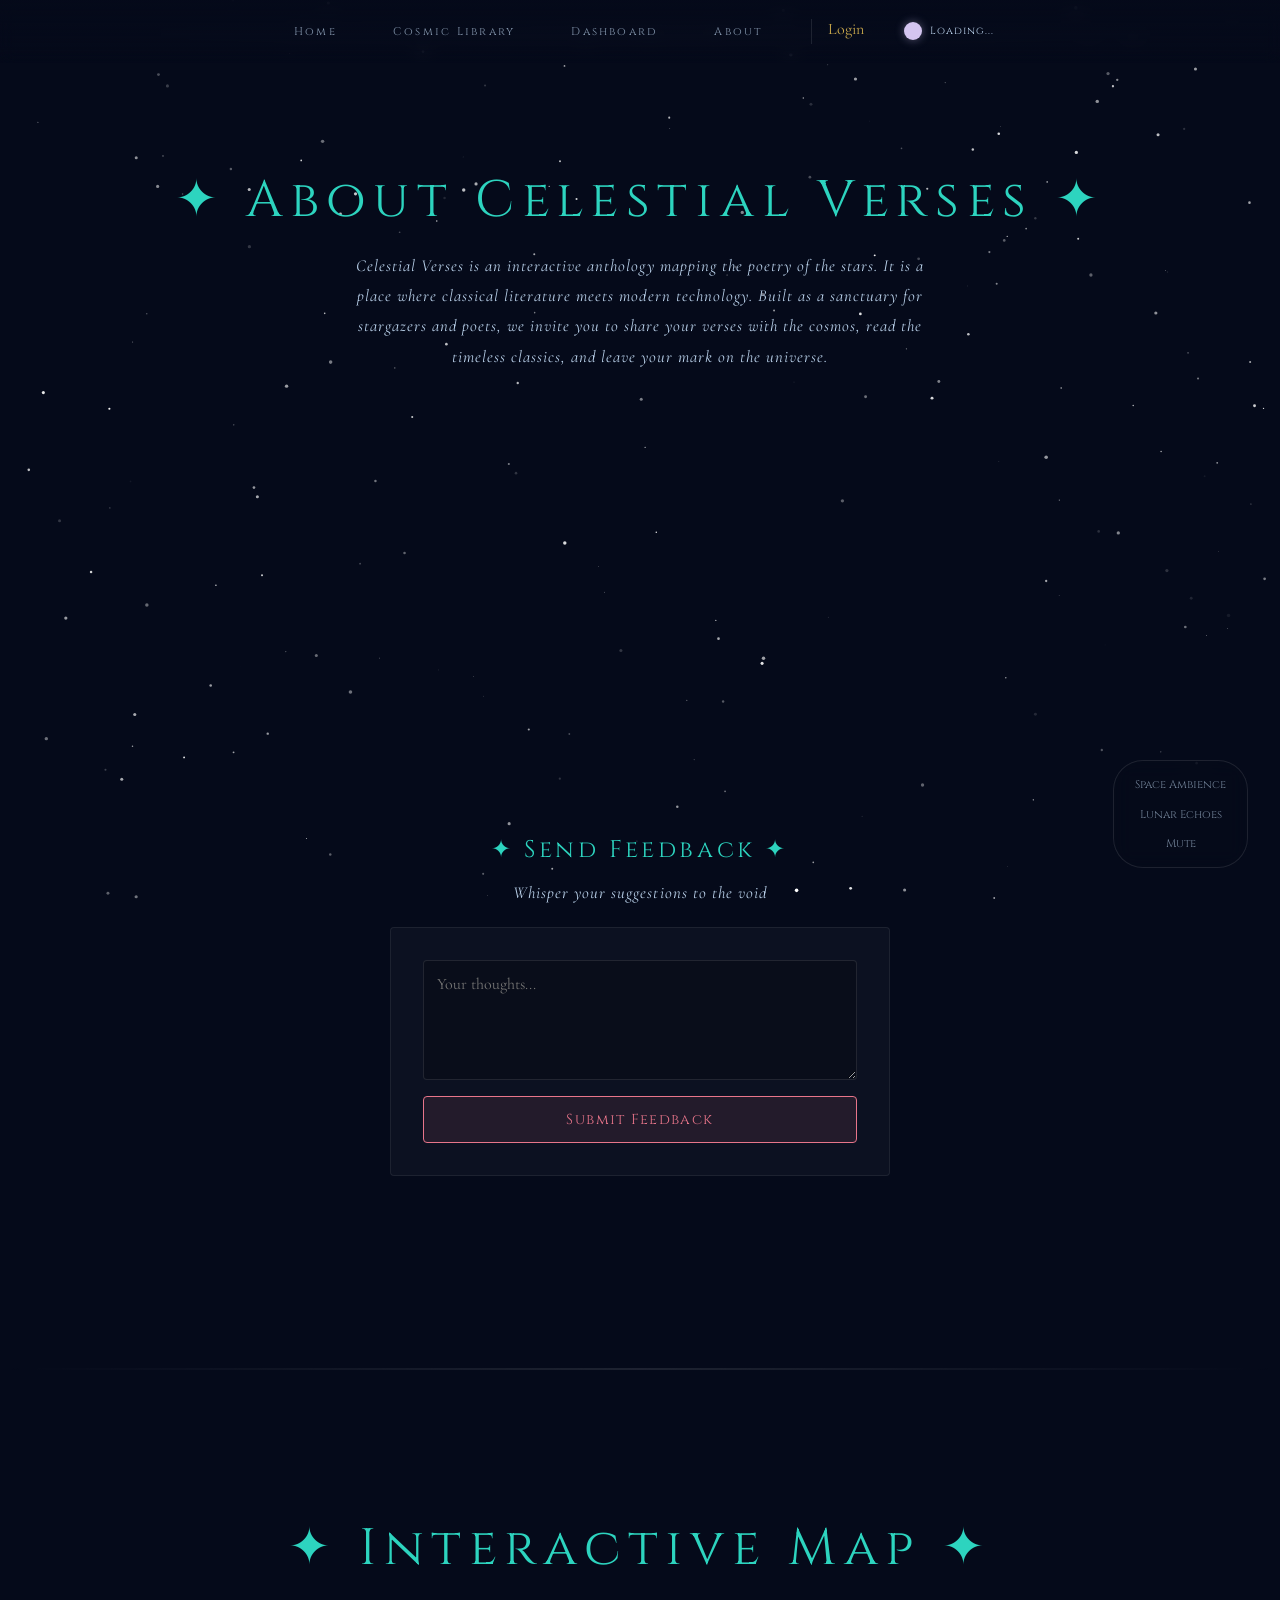
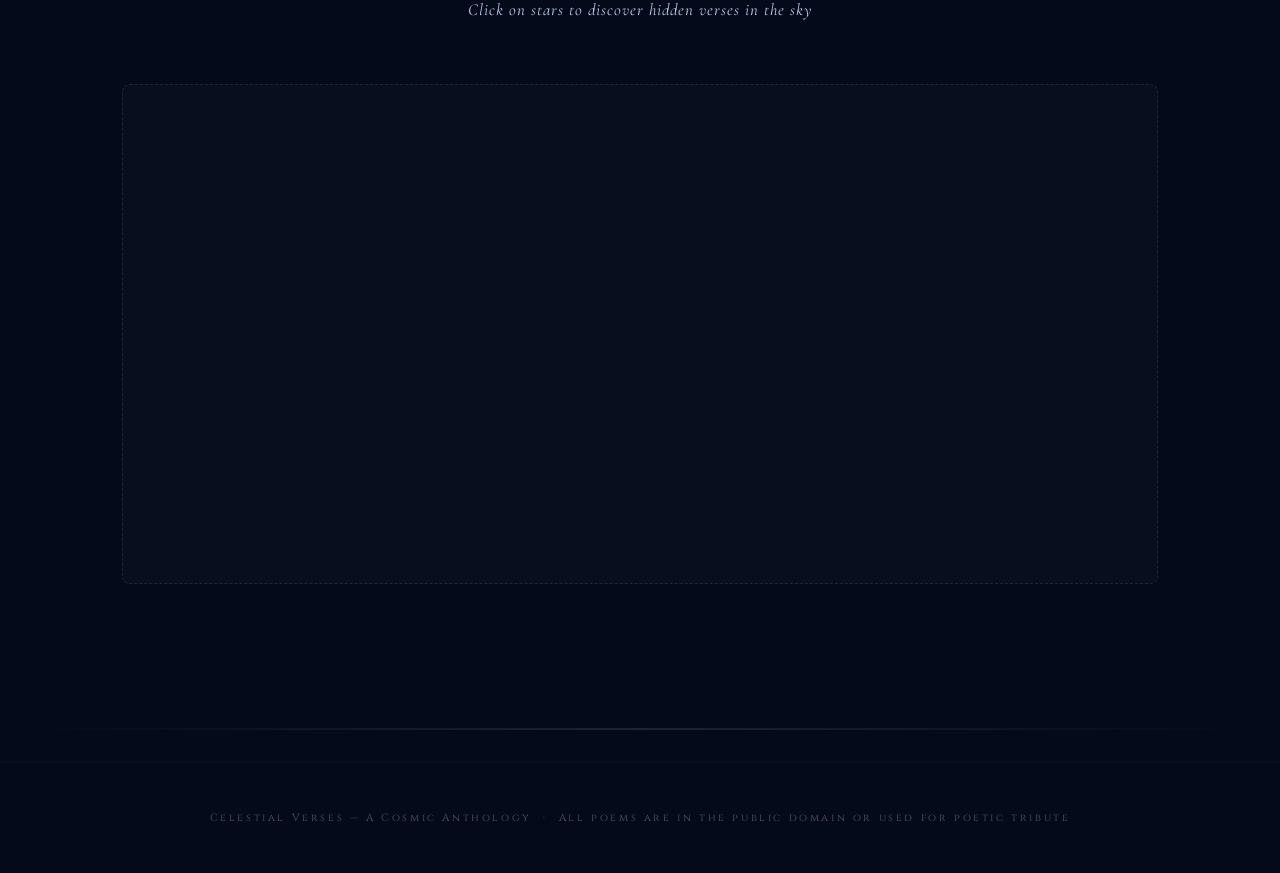
==== commit 26602516: "Optimize frontend performance: canvas pausing, defer scripts, and edge caching" ====
--- a/about.html
+++ b/about.html
@@ -119,7 +119,7 @@
     <footer>Celestial Verses — A Cosmic Anthology &nbsp;·&nbsp; All poems are in the public domain or used for poetic
         tribute</footer>
 
-    <script src="app.js"></script>
+    <script src="app.js" defer></script>
 </body>
 
 </html>
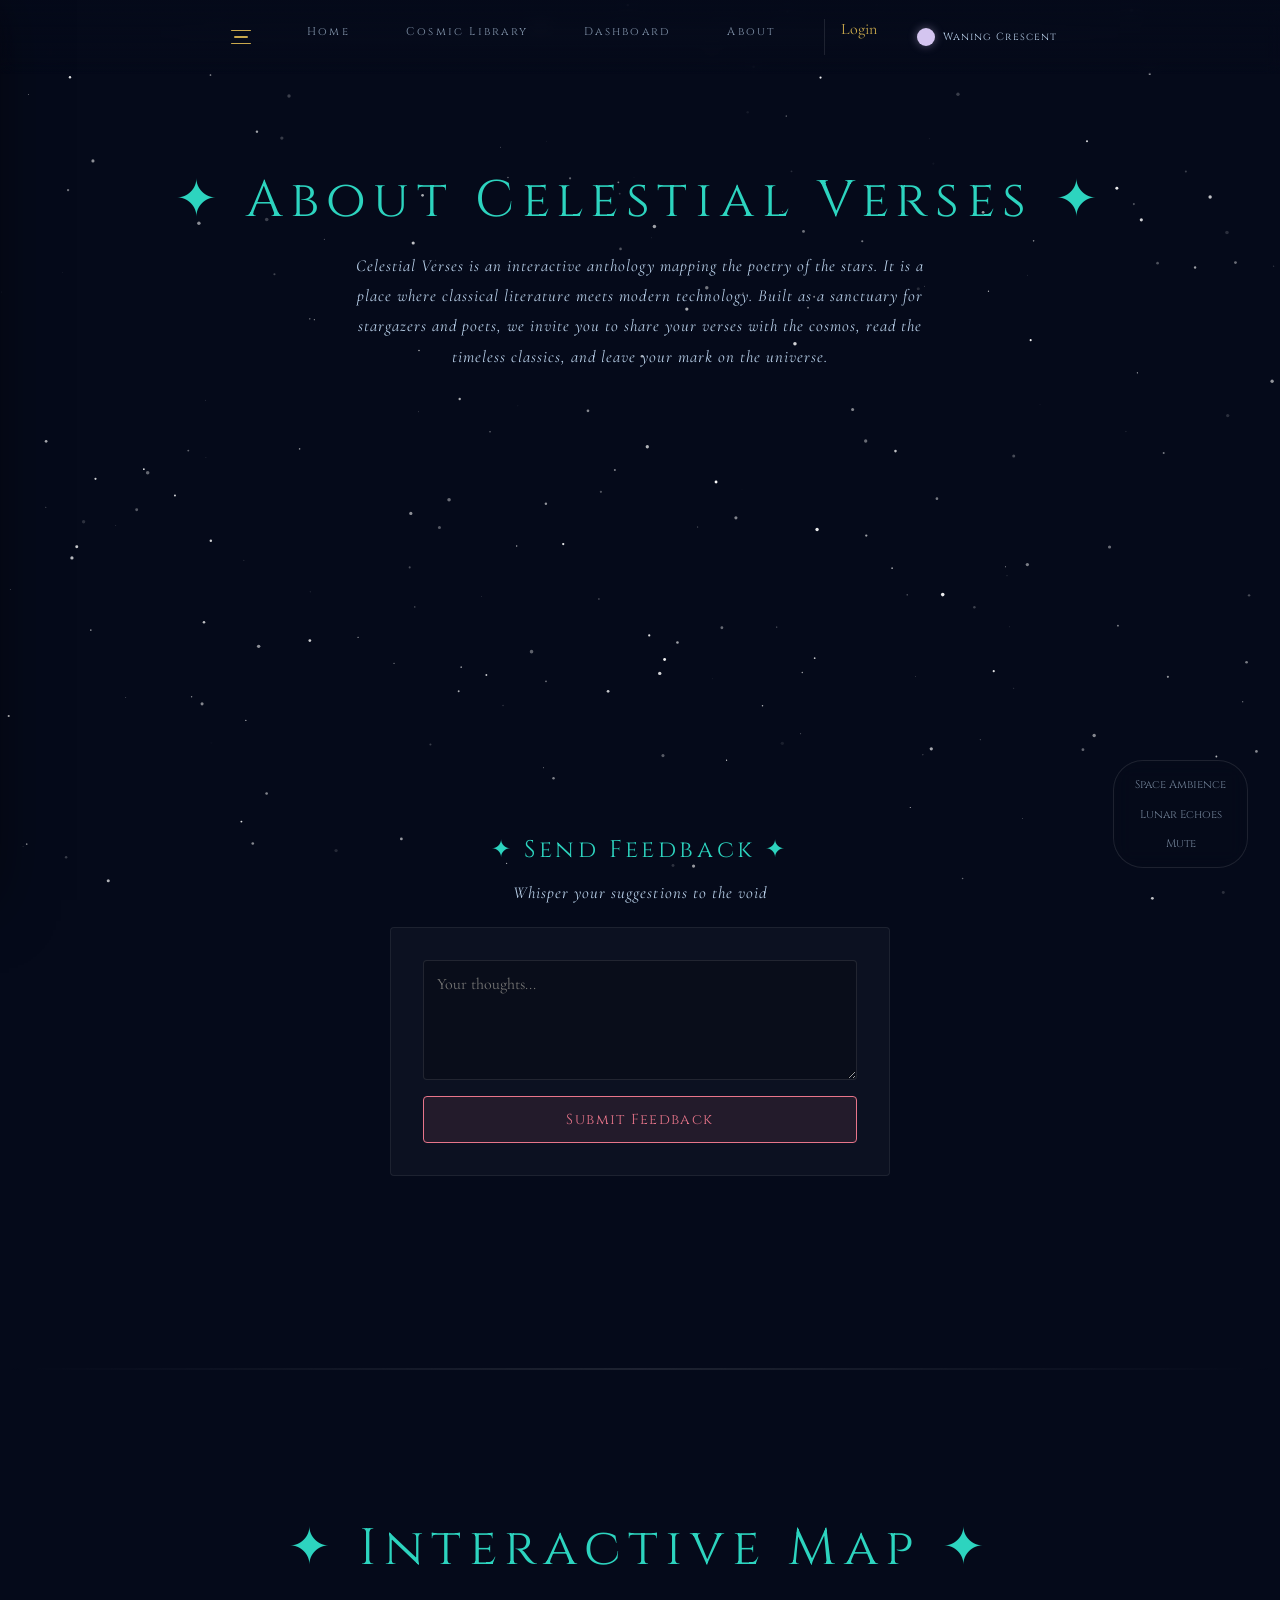
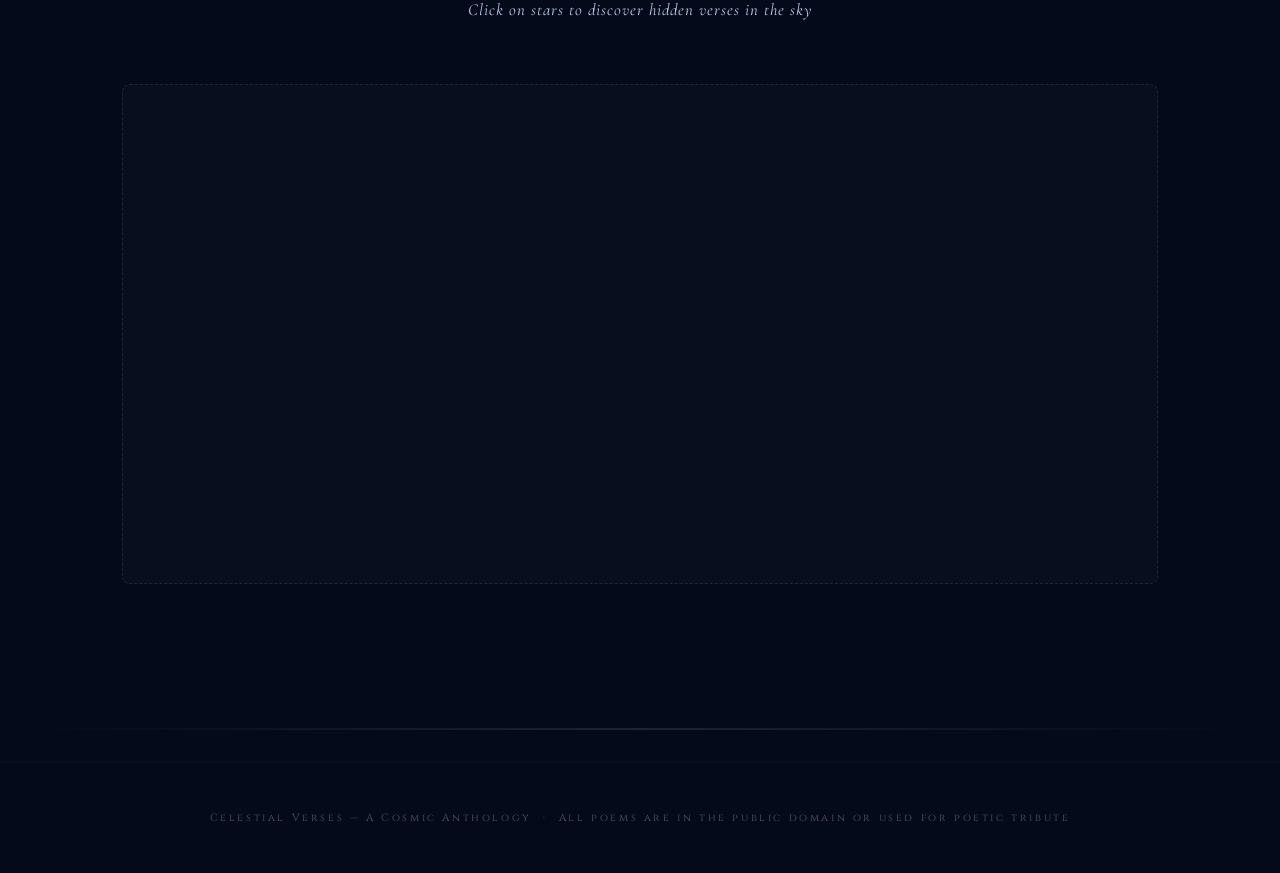
==== commit d4907a37: "fix: lock viewport scaling on mobile and prevent horizontal scrolling" ====
--- a/about.html
+++ b/about.html
@@ -3,7 +3,7 @@
 
 <head>
     <meta charset="UTF-8">
-    <meta name="viewport" content="width=device-width, initial-scale=1.0">
+    <meta name="viewport" content="width=device-width, initial-scale=1.0, maximum-scale=1.0, user-scalable=no">
     <title>About — Celestial Verses</title>
     <meta name="description" content="The story behind Celestial Verses, an interactive anthology mapping the poetry of the stars.">
     <link
--- a/style.css
+++ b/style.css
@@ -16,13 +16,17 @@
         }
 
         html {
-            scroll-behavior: smooth
+            scroll-behavior: smooth;
+            overflow-x: hidden;
+            width: 100%;
         }
 
         body {
             background: var(--deep);
             color: var(--pale);
             font-family: 'Cormorant Garamond', serif;
+            overflow-x: hidden;
+            width: 100%;
             overflow-x: hidden;
         }
 
@@ -1024,14 +1028,7 @@
             text-align: center;
         }
 
-        @media (max-width: 768px) {
-            nav { gap: 1rem; padding: 1rem; }
-            nav a { font-size: 0.6rem; }
-            .hero h1 { font-size: 3.5rem; }
-            .section-title { font-size: 2rem; }
-            .poem-grid { grid-template-columns: 1fr; }
-            .ambient-player { bottom: 1rem; right: 1rem; }
-        }
+
 
         @keyframes drift {
             0% {
@@ -1251,19 +1248,465 @@
             opacity: .4;
         }
 
-        /* RESPONSIVE */
-        @media(max-width:640px) {
+        /* --- NEW FEATURES STYLES --- */
+        
+        /* SPOTLIGHT CARD (Verse of the day) */
+        .spotlight-card {
+            background: linear-gradient(145deg, rgba(201, 168, 76, 0.08) 0%, rgba(5, 10, 26, 0.4) 100%);
+            border: 1px solid rgba(201, 168, 76, 0.3);
+            border-radius: 8px;
+            padding: 3rem;
+            max-width: 800px;
+            margin: 0 auto;
+            text-align: center;
+            box-shadow: 0 0 40px rgba(201, 168, 76, 0.1);
+            position: relative;
+        }
+
+        /* POEM CONTROLS (Zen, Audio, Bookmark) */
+        .poem-controls {
+            display: flex;
+            gap: 0.5rem;
+            margin-top: 1.5rem;
+            opacity: 0.5;
+            transition: opacity 0.3s;
+        }
+        .poem-card:hover .poem-controls {
+            opacity: 1;
+        }
+        .poem-controls button {
+            background: rgba(255, 255, 255, 0.05);
+            border: 1px solid rgba(255, 255, 255, 0.1);
+            color: var(--silver);
+            padding: 0.4rem 0.8rem;
+            font-family: 'Cinzel', serif;
+            font-size: 0.7rem;
+            border-radius: 4px;
+            cursor: pointer;
+            transition: all 0.3s;
+        }
+        .poem-controls button:hover {
+            background: var(--gold);
+            color: var(--deep);
+            border-color: var(--gold);
+        }
+        .bookmark-btn.active {
+            color: var(--gold);
+            border-color: var(--gold);
+        }
+
+        /* NEW SECTION COLORS */
+        .planets-sec .section-title, .planets-sec .poem-tag, .planets-sec .divider { color: #8ab6d6; }
+        .planets-sec .poem-card { border-color: rgba(138, 182, 214, 0.12); }
+        .twilight-sec .section-title, .twilight-sec .poem-tag, .twilight-sec .divider { color: #f29a86; }
+        .twilight-sec .poem-card { border-color: rgba(242, 154, 134, 0.12); }
+        .comets-sec .section-title, .comets-sec .poem-tag, .comets-sec .divider { color: #b1e8e2; }
+        .comets-sec .poem-card { border-color: rgba(177, 232, 226, 0.12); }
+
+        /* ZEN MODE */
+        .zen-mode-overlay {
+            position: fixed;
+            top: 0; left: 0; width: 100%; height: 100%;
+            background: #000;
+            z-index: 99999;
+            display: flex;
+            align-items: center;
+            justify-content: center;
+            opacity: 0;
+            pointer-events: none;
+            transition: opacity 0.8s ease;
+        }
+        .zen-mode-overlay.active {
+            opacity: 1;
+            pointer-events: auto;
+        }
+        .zen-close {
+            position: absolute;
+            top: 2rem; right: 2rem;
+            background: none; border: none;
+            color: var(--silver); font-size: 2rem;
+            cursor: pointer; opacity: 0.5;
+            transition: opacity 0.3s;
+        }
+        .zen-close:hover { opacity: 1; color: var(--gold); }
+        .zen-content {
+            opacity: 0;
+            transform: translateY(20px);
+            transition: all 0.8s 0.3s;
+        }
+        .zen-mode-overlay.active .zen-content {
+            opacity: 1;
+            transform: translateY(0);
+        }
+
+        /* FALLING STAR */
+        .falling-star {
+            position: fixed;
+            width: 2px;
+            height: 2px;
+            background: transparent;
+            box-shadow: 0 0 10px #fff, 0 0 20px #fff;
+            z-index: 1000;
+            pointer-events: none;
+            opacity: 0;
+        }
+        .falling-star.active {
+            pointer-events: auto;
+            cursor: pointer;
+            opacity: 1;
+            width: 4px; height: 4px;
+            border-radius: 50%;
+            background: #fff;
+            animation: fall 2.5s linear forwards;
+        }
+        .falling-star.active::after {
+            content: '';
+            position: absolute;
+            top: 50%; left: 50%;
+            transform: translate(-50%, -50%) rotate(45deg);
+            width: 60px; height: 2px;
+            background: linear-gradient(90deg, rgba(255,255,255,1), rgba(255,255,255,0));
+        }
+
+        @keyframes fall {
+            0% { transform: translate(100vw, -10vh); opacity: 1; }
+            100% { transform: translate(-10vw, 110vh); opacity: 0; }
+        }
+
+        /* NEWSLETTER BOX */
+        .newsletter-box {
+            text-align: center;
+            background: rgba(255, 255, 255, 0.02);
+            padding: 3rem;
+            border-radius: 8px;
+            border: 1px solid rgba(212, 197, 240, 0.2);
+            max-width: 600px;
+            margin: 0 auto;
+        }
+
+        /* --- SIDEBAR & HAMBURGER --- */
+        .hamburger {
+            display: flex;
+            flex-direction: column;
+            justify-content: center;
+            align-items: center;
+            gap: 5px;
+            cursor: pointer;
+            z-index: 2000;
+            width: 36px; height: 36px;
+            border-radius: 6px;
+            transition: background 0.3s;
+            flex-shrink: 0;
+        }
+        .hamburger:hover { background: rgba(201,168,76,0.08); }
+        .hamburger span {
+            display: block;
+            width: 20px; height: 1.5px;
+            background: var(--gold);
+            border-radius: 2px;
+            transition: all 0.35s cubic-bezier(0.4,0,0.2,1);
+        }
+        .hamburger span:nth-child(1) { width: 20px; }
+        .hamburger span:nth-child(2) { width: 14px; }
+        .hamburger span:nth-child(3) { width: 20px; }
+        .hamburger.active span:nth-child(1) { transform: translateY(6.5px) rotate(45deg); width: 20px; }
+        .hamburger.active span:nth-child(2) { opacity: 0; transform: scaleX(0); }
+        .hamburger.active span:nth-child(3) { transform: translateY(-6.5px) rotate(-45deg); width: 20px; }
+
+        .sidebar {
+            position: fixed;
+            top: 0; left: -320px;
+            width: 288px; height: 100vh;
+            background: rgba(4, 8, 20, 0.96);
+            backdrop-filter: blur(24px) saturate(1.4);
+            border-right: 1px solid rgba(201,168,76,0.12);
+            z-index: 1500;
+            transition: left 0.45s cubic-bezier(0.22, 1, 0.36, 1);
+            display: flex;
+            flex-direction: column;
+            overflow-y: auto;
+            overflow-x: hidden;
+            scrollbar-width: thin;
+            scrollbar-color: rgba(201,168,76,0.2) transparent;
+            box-shadow: 20px 0 60px rgba(0,0,0,0.6);
+        }
+        .sidebar.active { left: 0; }
+        .sidebar::-webkit-scrollbar { width: 3px; }
+        .sidebar::-webkit-scrollbar-thumb { background: rgba(201,168,76,0.2); border-radius: 2px; }
+
+        .sidebar-overlay {
+            position: fixed; top: 0; left: 0; width: 100%; height: 100%;
+            background: rgba(0,0,0,0.55);
+            backdrop-filter: blur(2px);
+            z-index: 1400;
+            opacity: 0; pointer-events: none;
+            transition: opacity 0.45s;
+        }
+        .sidebar-overlay.active { opacity: 1; pointer-events: auto; }
+
+        /* SIDEBAR HEADER */
+        .sidebar-header {
+            padding: 2.5rem 2rem 2rem;
+            text-align: center;
+            position: relative;
+            border-bottom: 1px solid rgba(255,255,255,0.04);
+        }
+        .sidebar-profile-glow {
+            position: absolute;
+            top: 1.5rem; left: 50%; transform: translateX(-50%);
+            width: 96px; height: 96px; border-radius: 50%;
+            filter: blur(28px); opacity: 0.22; z-index: 0;
+            transition: background 0.6s;
+        }
+        .sidebar-avatar-wrap {
+            width: 76px; height: 76px;
+            margin: 0 auto 1rem;
+            border-radius: 50%;
+            padding: 2px;
+            background: linear-gradient(135deg, rgba(201,168,76,0.7) 0%, rgba(201,168,76,0.1) 50%, rgba(201,168,76,0.7) 100%);
+            position: relative; z-index: 2;
+        }
+        .sidebar-avatar {
+            width: 100%; height: 100%; border-radius: 50%;
+            display: block;
+            background: rgba(4,8,20,0.9);
+        }
+        .sidebar-username {
+            font-family: 'Cinzel'; font-size: 1rem;
+            font-weight: 600; letter-spacing: 0.08em;
+            color: var(--gold); margin-bottom: 0.2rem;
+        }
+        .sidebar-badge-label {
+            font-family: 'Cinzel'; font-size: 0.7rem;
+            letter-spacing: 0.12em; text-transform: uppercase;
+            color: rgba(255,255,255,0.35); margin-bottom: 1.2rem;
+        }
+        .sidebar-stats {
+            display: flex; justify-content: center; gap: 0;
+            border: 1px solid rgba(255,255,255,0.06);
+            border-radius: 8px; overflow: hidden;
+        }
+        .sidebar-stat-item {
+            flex: 1; padding: 0.7rem 0;
+            text-align: center;
+            border-right: 1px solid rgba(255,255,255,0.06);
+        }
+        .sidebar-stat-item:last-child { border-right: none; }
+        .sidebar-stat-val {
+            font-family: 'Cinzel'; font-size: 1.05rem;
+            font-weight: 700; color: white; display: block;
+        }
+        .sidebar-stat-lbl {
+            font-size: 0.65rem; letter-spacing: 0.1em;
+            text-transform: uppercase; color: rgba(255,255,255,0.3);
+        }
+
+        /* SIDEBAR NAV */
+        .sidebar-nav {
+            padding: 1.2rem 0;
+            display: flex; flex-direction: column;
+            flex: 1; gap: 2px;
+        }
+        .sidebar-nav-section-label {
+            padding: 0.8rem 1.6rem 0.3rem;
+            font-size: 0.6rem; letter-spacing: 0.18em;
+            text-transform: uppercase; color: rgba(255,255,255,0.2);
+            font-family: 'Cinzel'; font-weight: 600;
+        }
+        .sidebar-nav a {
+            margin: 0 0.8rem;
+            padding: 0.8rem 1rem;
+            color: rgba(255,255,255,0.6);
+            text-decoration: none;
+            font-family: 'Cinzel'; font-size: 0.82rem;
+            font-weight: 600; letter-spacing: 0.06em;
+            transition: all 0.25s ease;
+            display: flex; align-items: center; gap: 1rem;
+            border-radius: 8px;
+            border: 1px solid transparent;
+        }
+        .sidebar-nav a .nav-icon {
+            width: 18px; height: 18px;
+            flex-shrink: 0;
+            opacity: 0.5; transition: opacity 0.25s;
+        }
+        .sidebar-nav a:hover {
+            background: rgba(201,168,76,0.07);
+            border-color: rgba(201,168,76,0.12);
+            color: var(--gold);
+        }
+        .sidebar-nav a:hover .nav-icon { opacity: 1; }
+        .sidebar-nav a.active-link {
+            background: rgba(201,168,76,0.1);
+            border-color: rgba(201,168,76,0.2);
+            color: var(--gold);
+        }
+
+        /* SIDEBAR FOOTER */
+        .sidebar-divider { height: 1px; background: rgba(255,255,255,0.04); margin: 0.4rem 0; }
+        .sidebar-footer {
+            padding: 1rem 1.6rem 2rem;
+            display: flex; flex-direction: column; gap: 2px;
+        }
+        .sidebar-footer button {
+            background: transparent; border: 1px solid transparent;
+            color: rgba(255,255,255,0.4);
+            text-align: left; width: 100%;
+            font-family: 'Cinzel'; cursor: pointer;
+            transition: all 0.25s; font-size: 0.78rem;
+            font-weight: 600; letter-spacing: 0.06em;
+            padding: 0.75rem 1rem; border-radius: 8px;
+            display: flex; align-items: center; gap: 1rem;
+        }
+        .sidebar-footer button svg {
+            width: 16px; height: 16px; flex-shrink: 0;
+            opacity: 0.5; transition: opacity 0.25s;
+        }
+        .sidebar-footer button:hover {
+            background: rgba(255,255,255,0.04);
+            border-color: rgba(255,255,255,0.07);
+            color: rgba(255,255,255,0.75);
+        }
+        .sidebar-footer button:hover svg { opacity: 0.8; }
+        .sidebar-footer button.danger { color: rgba(220,80,80,0.6); }
+        .sidebar-footer button.danger:hover { background: rgba(220,80,80,0.05); border-color: rgba(220,80,80,0.12); color: rgba(220,80,80,0.9); }
+
+        /* --- GAMIFIED PROFILE --- */
+        .gamified-profile-wrap {
+            background: linear-gradient(160deg, rgba(201,168,76,0.03) 0%, rgba(0,0,0,0.3) 100%);
+            padding: 2rem;
+            border-radius: 12px;
+            border: 1px solid rgba(201,168,76,0.1);
+        }
+        .profile-header-gamified {
+            display: flex; align-items: center; gap: 2rem;
+            border-bottom: 1px solid rgba(255,255,255,0.06);
+            padding-bottom: 2rem;
+        }
+        .avatar-ring {
+            width: 108px; height: 108px; border-radius: 50%;
+            padding: 3px;
+            background: conic-gradient(var(--gold), rgba(201,168,76,0.1), var(--gold));
+            animation: spinRing 12s linear infinite;
+            flex-shrink: 0;
+        }
+        .profile-avatar-large {
+            width: 100%; height: 100%; border-radius: 50%;
+            background: var(--deep); object-fit: cover;
+            animation: spinRingReverse 12s linear infinite;
+        }
+        .profile-info-gamified { flex: 1; min-width: 0; }
+
+        .level-progress-wrap { margin-top: 0.75rem; }
+        .level-label {
+            font-family: 'Cinzel'; font-size: 0.75rem; font-weight: 600;
+            color: rgba(255,255,255,0.45); margin-bottom: 0.5rem;
+            display: flex; justify-content: space-between;
+            letter-spacing: 0.04em;
+        }
+        .progress-bar-bg {
+            width: 100%; height: 6px;
+            background: rgba(255,255,255,0.07);
+            border-radius: 10px; overflow: hidden;
+        }
+        .progress-bar-fill {
+            height: 100%;
+            background: linear-gradient(90deg, rgba(201,168,76,0.8), #ffd966);
+            width: 0%; transition: width 1.2s cubic-bezier(0.4,0,0.2,1);
+            box-shadow: 0 0 8px rgba(201,168,76,0.5);
+        }
+
+        .avatar-options { display: flex; gap: 0.75rem; flex-wrap: wrap; }
+        .avatar-opt-wrap { position: relative; cursor: pointer; }
+        .avatar-opt {
+            transition: all 0.3s;
+        }
+        .avatar-opt-wrap:hover .avatar-opt { transform: scale(1.1); border-color: rgba(255,255,255,0.3); }
+        .avatar-opt.selected { border-color: var(--gold); transform: scale(1.1); box-shadow: 0 0 15px rgba(201,168,76,0.5); }
+        .avatar-opt.locked { filter: grayscale(100%) opacity(0.3); cursor: not-allowed; }
+        .lock-icon { position: absolute; top: 50%; left: 50%; transform: translate(-50%, -50%); font-size: 1.2rem; pointer-events: none; }
+
+        .aura-picker { display: flex; gap: 1rem; margin-top: 0.5rem; }
+        .aura-opt { width: 35px; height: 35px; border-radius: 50%; cursor: pointer; border: 2px solid transparent; transition: transform 0.2s; position: relative; }
+        .aura-opt:hover { transform: scale(1.2); }
+        .aura-opt.active { border: 2px solid white; box-shadow: 0 0 15px currentColor; transform: scale(1.1); }
+        .aura-opt.locked { filter: grayscale(100%) opacity(0.3); cursor: not-allowed; }
+
+        /* --- COMPREHENSIVE MOBILE RESPONSIVENESS --- */
+        @media (max-width: 768px) {
+            /* Navigation */
             nav {
+                padding: 1rem;
+                justify-content: space-between;
+                gap: 0.5rem;
+            }
+            nav > a {
+                display: none; /* Hide default text links, rely on sidebar on mobile */
+            }
+            #loginBtn {
+                border-left: none !important;
+                padding-left: 0 !important;
+                font-size: 0.9rem;
+            }
+            .moon-widget {
+                transform: scale(0.85);
+                transform-origin: right center;
+            }
+            
+            /* Sidebar */
+            .sidebar {
+                width: 85vw; /* Take up most of the screen but leave a sliver to tap out */
+                left: -85vw;
+            }
+            
+            /* Typography */
+            .hero h1 {
+                font-size: 3.2rem;
+            }
+            .hero p {
+                font-size: 1rem;
+                padding: 0 1rem;
+            }
+            .section-title {
+                font-size: 2rem;
+            }
+            
+            /* Layout & Grids */
+            .poem-grid {
+                grid-template-columns: 1fr;
+                gap: 1.5rem;
+                padding: 0 0.5rem;
+            }
+            
+            /* Gamified Profile Dashboard */
+            .gamified-profile-wrap {
+                padding: 1.5rem 1rem;
+            }
+            .profile-header-gamified {
+                flex-direction: column;
+                text-align: center;
                 gap: 1rem;
-                flex-wrap: wrap
-            }
-
-            nav a {
-                font-size: .6rem
-            }
-
-            .poem-grid {
-                grid-template-columns: 1fr
-            }
-        }
-    +            }
+            .profile-info-gamified {
+                width: 100%;
+            }
+            .avatar-options, .aura-picker {
+                justify-content: center;
+            }
+            
+            /* Modals & Overlays */
+            .auth-box {
+                width: 90%;
+                padding: 2rem 1.5rem;
+            }
+            #zenPoemTitle { font-size: 2rem !important; }
+            #zenPoemText { font-size: 1.2rem !important; padding: 0 1rem; }
+            
+            /* Ambient Player */
+            .ambient-player {
+                bottom: 1rem;
+                right: 1rem;
+                transform: scale(0.9);
+                transform-origin: bottom right;
+            }
+        }
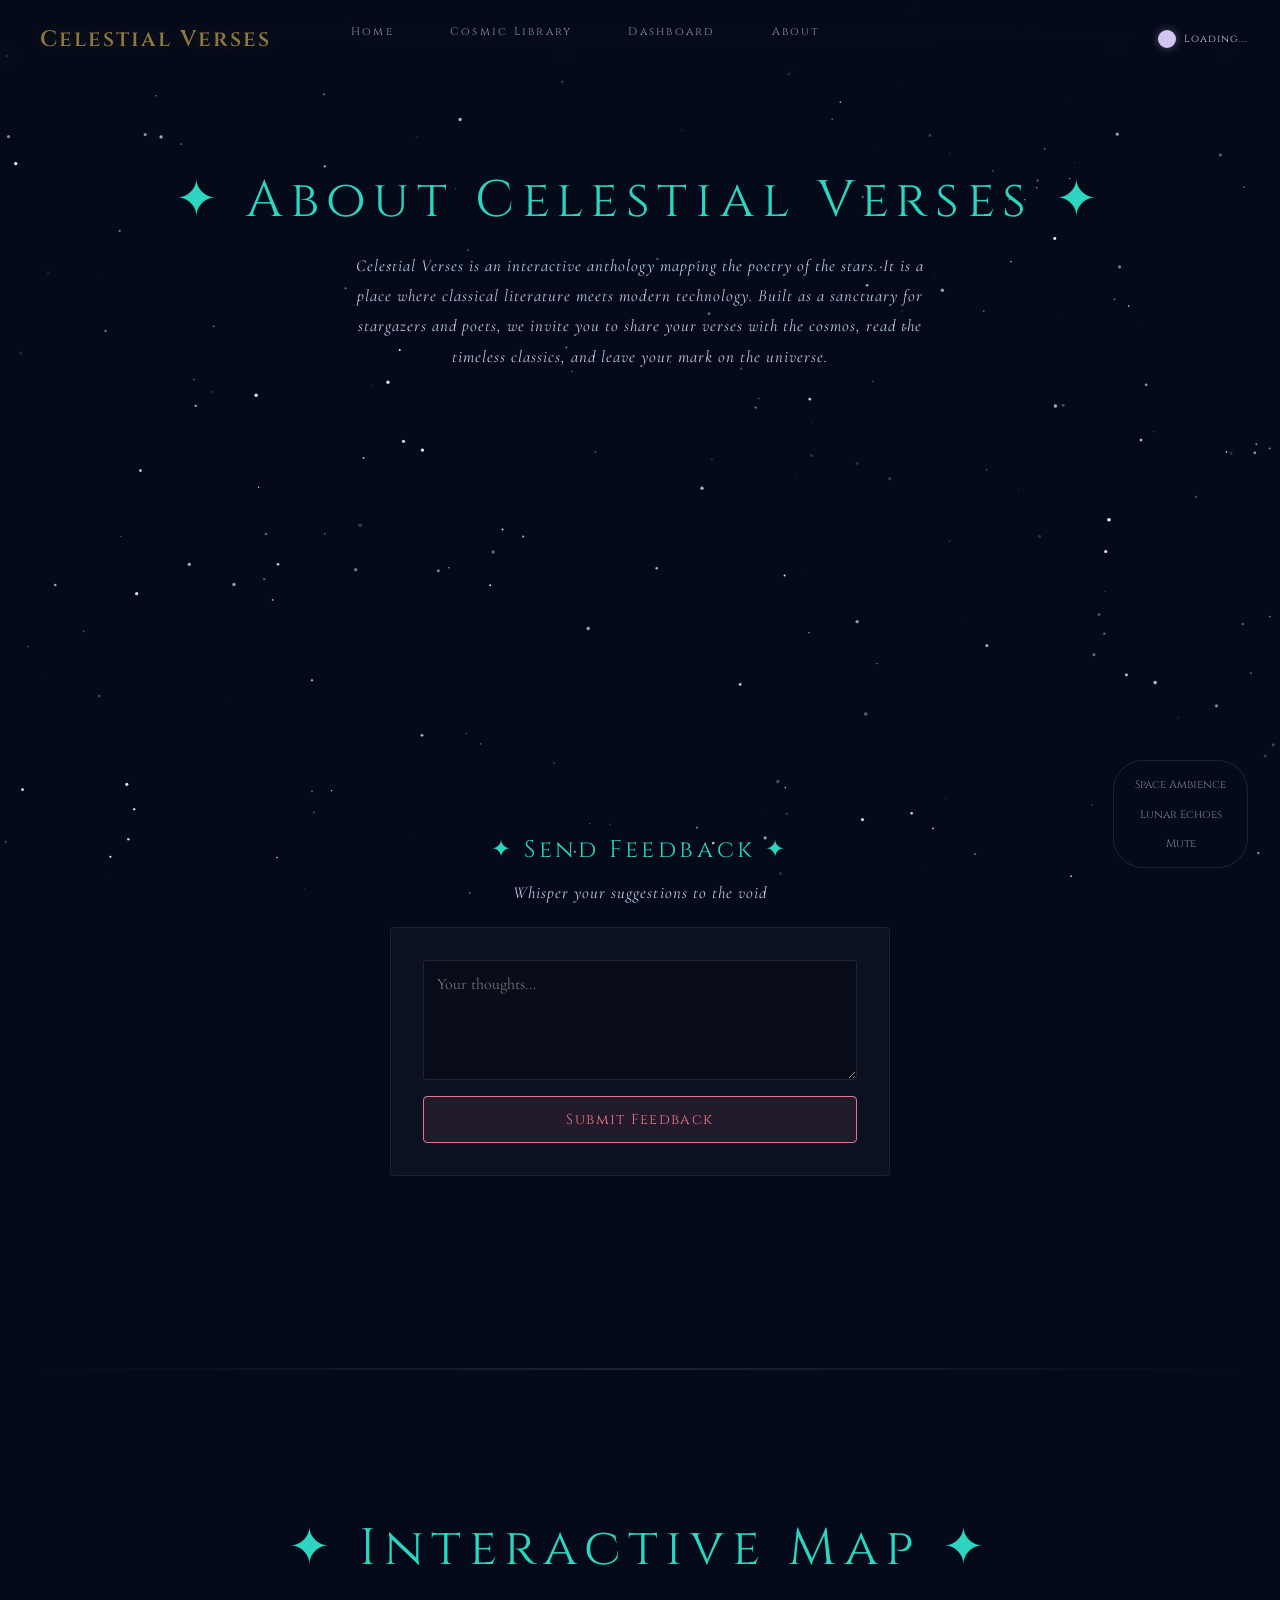
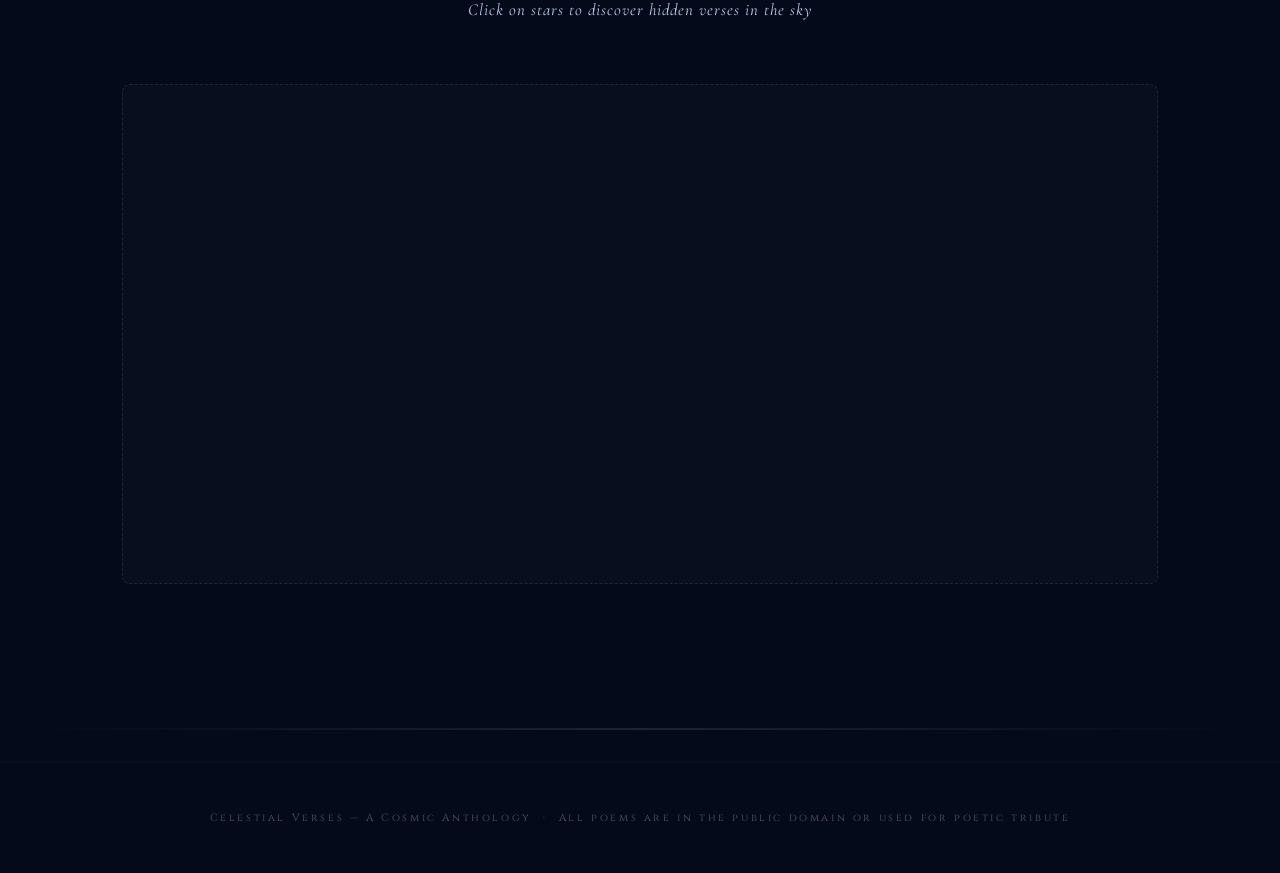
==== commit 5fcfb392: "style: add Celestial Verses branding to top nav and remove redundant login button" ====
--- a/about.html
+++ b/about.html
@@ -18,11 +18,11 @@
 
     
     <nav>
+        <a href="index.html" class="nav-brand">Celestial Verses</a>
         <a href="index.html">Home</a>
         <a href="library.html">Cosmic Library</a>
         <a href="dashboard.html">Dashboard</a>
         <a href="about.html">About</a>
-        <div id="loginBtn" style="color: var(--gold); border-left: 1px solid rgba(255,255,255,0.1); padding-left: 1rem; cursor: pointer;">Login</div>
         <div class="moon-widget">
             <div class="moon-phase-icon"><div id="moonShadow" class="moon-shadow"></div></div>
             <span id="moonPhaseName">Loading...</span>
--- a/style.css
+++ b/style.css
@@ -389,7 +389,7 @@
             right: 0;
             z-index: 100;
             display: flex;
-            justify-content: center;
+            justify-content: flex-start;
             gap: 2.5rem;
             padding: 1.2rem 2rem;
             background: linear-gradient(to bottom, rgba(5, 10, 26, .95), transparent);
@@ -794,6 +794,19 @@
             font-family: 'Cinzel';
             font-size: 0.65rem;
             letter-spacing: 0.1em;
+            margin-left: auto;
+        }
+
+        .nav-brand {
+            font-family: 'Cinzel', serif;
+            font-size: 1.4rem;
+            color: var(--gold);
+            font-weight: 600;
+            letter-spacing: 2px;
+            margin-right: 1.5rem;
+            text-shadow: 0 0 15px rgba(201,168,76,0.3);
+            text-decoration: none;
+            white-space: nowrap;
         }
         .moon-phase-icon {
             width: 18px; height: 18px;
@@ -1397,6 +1410,7 @@
             border-radius: 6px;
             transition: background 0.3s;
             flex-shrink: 0;
+            margin-right: 0.5rem; /* Space between hamburger and logo */
         }
         .hamburger:hover { background: rgba(201,168,76,0.08); }
         .hamburger span {
@@ -1643,10 +1657,10 @@
             nav > a {
                 display: none; /* Hide default text links, rely on sidebar on mobile */
             }
-            #loginBtn {
-                border-left: none !important;
-                padding-left: 0 !important;
-                font-size: 0.9rem;
+            .nav-brand {
+                font-size: 1.2rem;
+                margin-right: auto;
+                letter-spacing: 1px;
             }
             .moon-widget {
                 transform: scale(0.85);
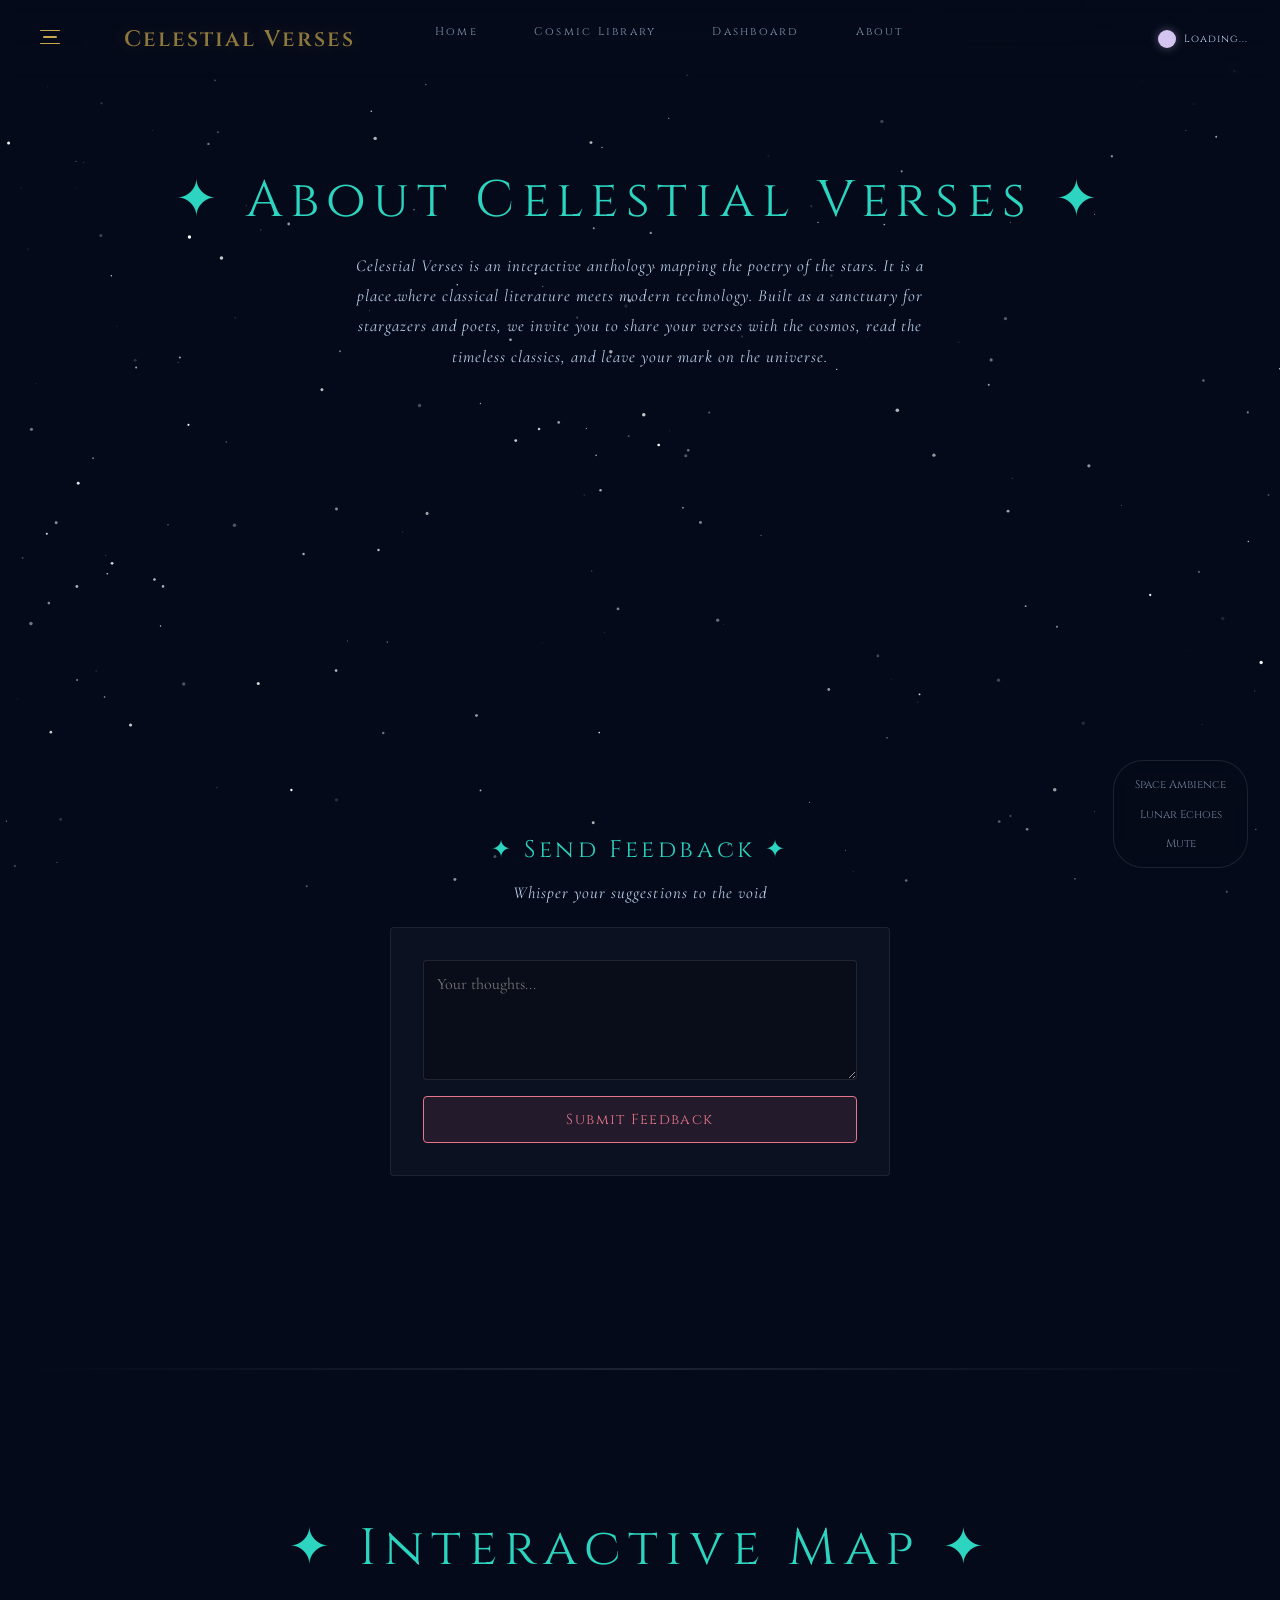
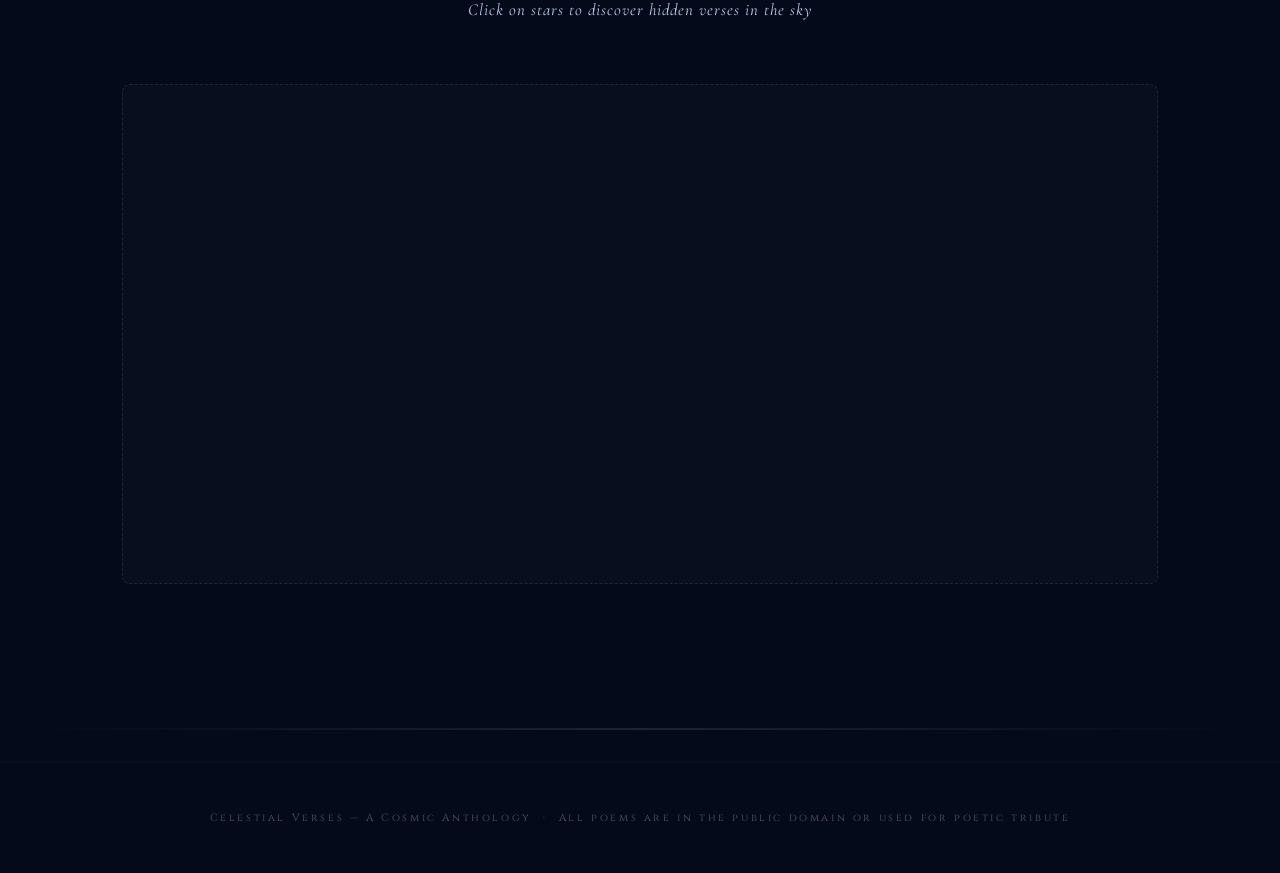
==== commit a761c78b: "fix: ensure hamburger menu is always visible and correctly placed before brand logo" ====
--- a/about.html
+++ b/about.html
@@ -18,6 +18,7 @@
 
     
     <nav>
+        <div class="hamburger"><span></span><span></span><span></span></div>
         <a href="index.html" class="nav-brand">Celestial Verses</a>
         <a href="index.html">Home</a>
         <a href="library.html">Cosmic Library</a>
